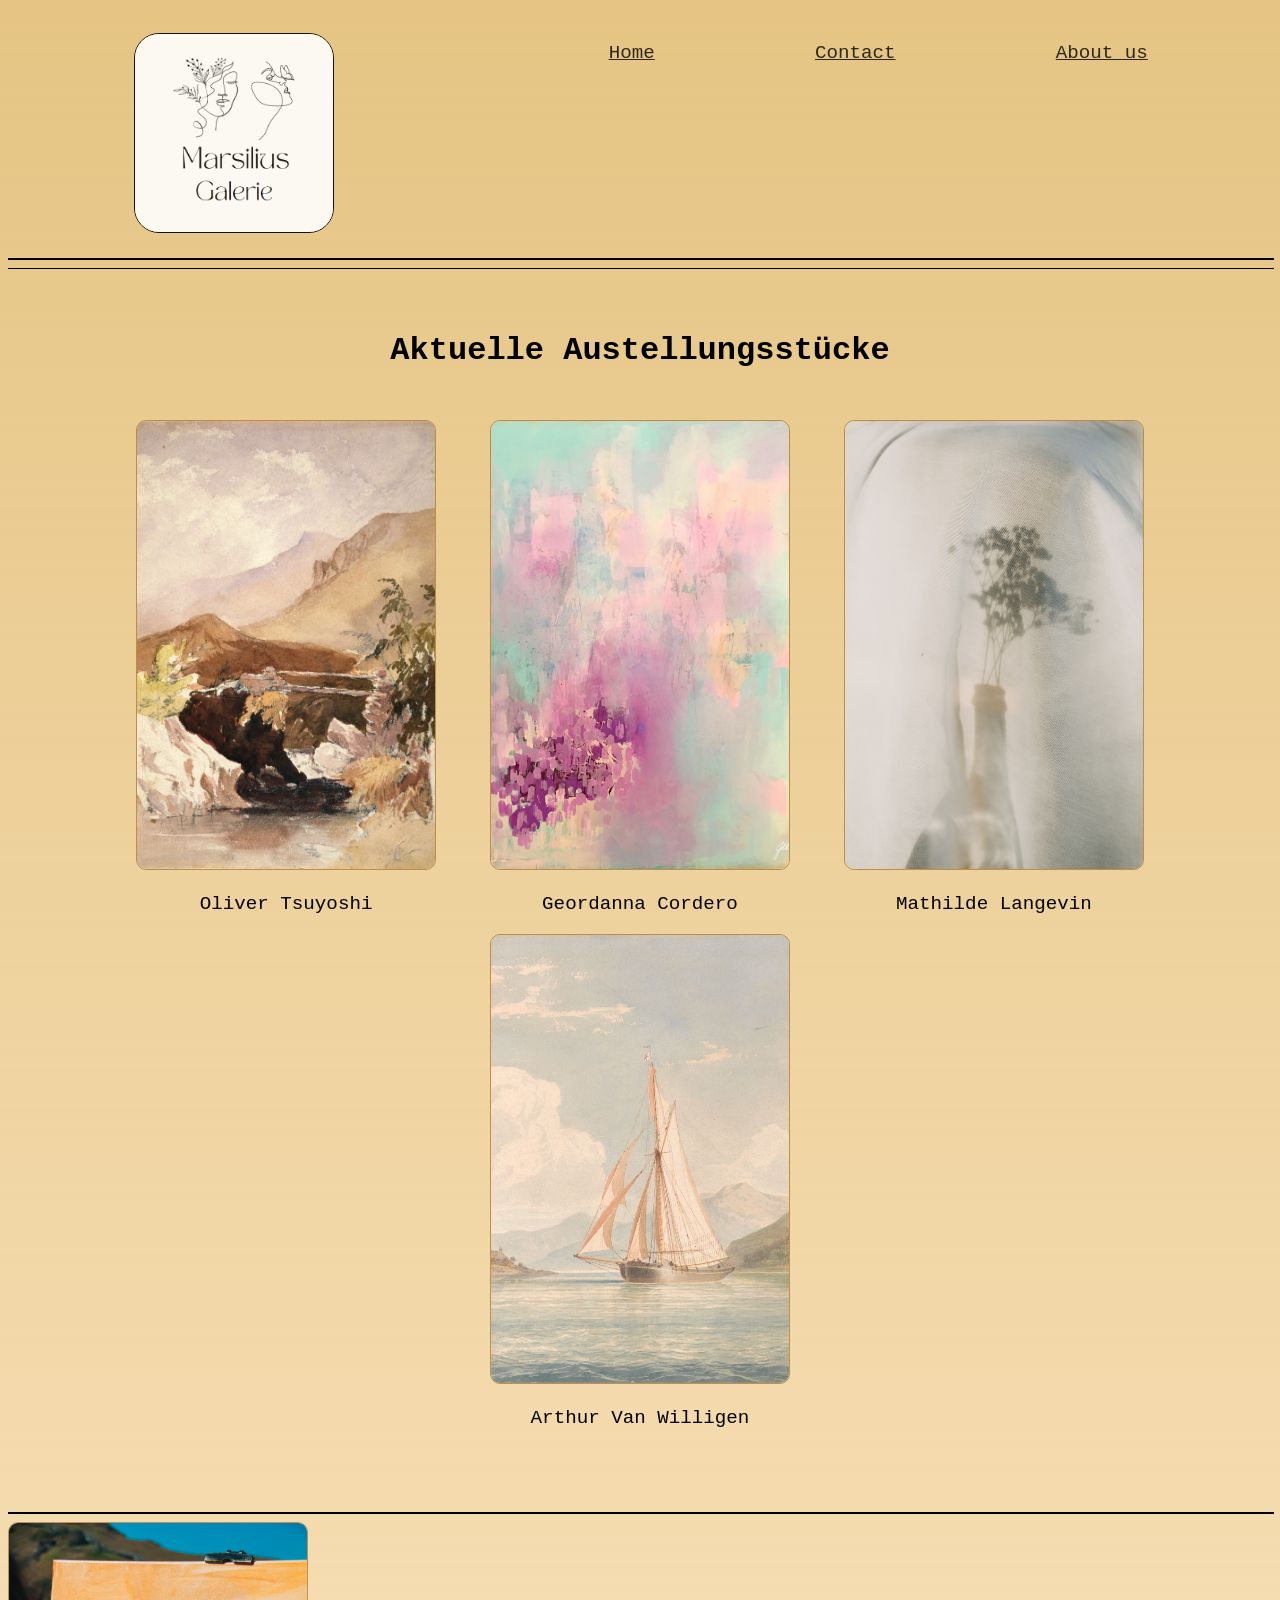
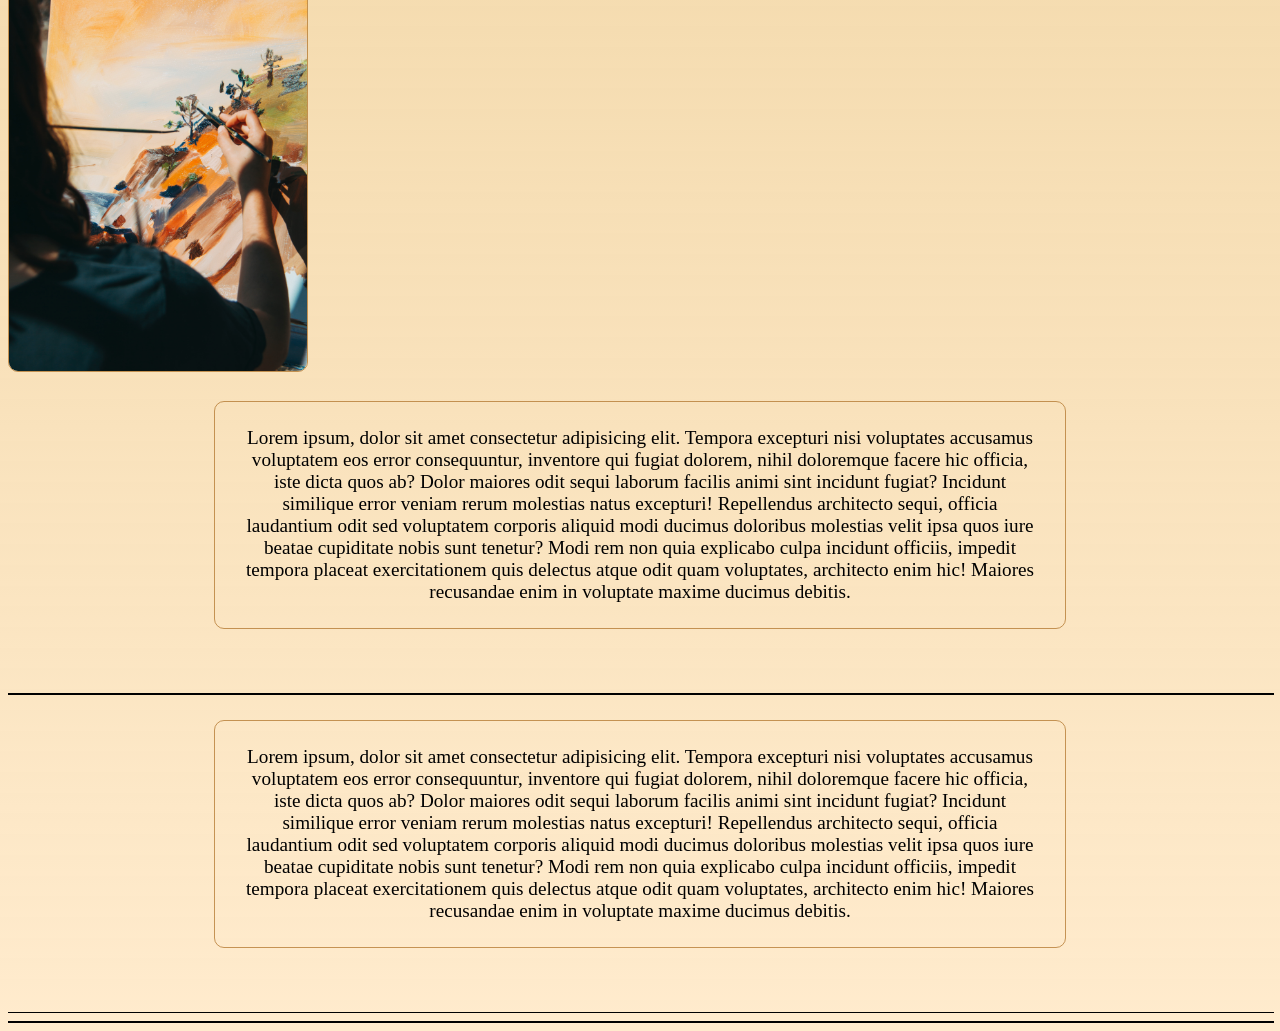
==== index.html @ 75d48dfe "delete pictures" ====
<!DOCTYPE html>
<html lang="en">

<head>
    <meta charset="UTF-8">
    <meta http-equiv="X-UA-Compatible" content="IE=edge">
    <meta name="viewport" content="width=device-width, initial-scale=1.0">
    <title>Document</title>
    <link rel="stylesheet" href="style.css">
</head>

<body>
    <div class="backgroundflowers">
        <span></span>
        <span></span>
        <img src="" alt="">
        <img src="" alt="">
        <span></span>
        <img src="" alt="">
    </div>
    <header>
        <nav>
            <ul>
                <li class="click"><a href="#">Home</a></li>
                <li class="click"><a href="#">Contact</a></li>
                <li class="click"><a href="#">About us</a></li>
            </ul>
        </nav>
        <img src="img\Marsilius Galerie.png" alt="Logo" class="logo">
    </header>
    <hr size="2" width="100%" color="black" class="line 2">
    <hr size="1" width="100%" color="black" class="line">
    <h1>Aktuelle Austellungsstücke</h1>
    <main>
        <div>
            <img src="img\birmingham-museums-trust-BqaF65lS6E4-unsplash.jpg" alt="art1" class="image">
            <p class="artist">Oliver Tsuyoshi</p>
        </div>
        <div>
            <img src="img\geordanna-cordero-2Qg4y32pdCc-unsplash.jpg" alt="art2" class="image">
            <p class="artist">Geordanna Cordero</p>
        </div>
        <div>
            <img src="img\mathilde-langevin-wgukM-_tkPc-unsplash.jpg" alt="art4" class="image">
            <p class="artist">Mathilde Langevin</p>
        </div>
        <div>
            <img src="img\ycba_835ea38c-0451-4139-8f7e-1930d706841c.jpg" alt="art5" class="image">
            <p class="artist">Arthur Van Willigen</p>
        </div>
    </main>
    <hr size="2" width="100%" color="black" class="line 2">
    <footer>
        <img src="img\jade-stephens-WhVO1xKiDVw-unsplash.jpg" alt="kurs" class="image" id="Jade">
        <p class="descr">Lorem ipsum, dolor sit amet consectetur adipisicing elit. Tempora excepturi nisi voluptates
            accusamus
            voluptatem eos error consequuntur, inventore qui fugiat dolorem, nihil doloremque facere hic officia, iste
            dicta quos ab? Dolor maiores odit sequi laborum facilis animi sint incidunt fugiat? Incidunt similique error
            veniam rerum molestias natus excepturi! Repellendus architecto sequi, officia laudantium odit sed voluptatem
            corporis aliquid modi ducimus doloribus molestias velit ipsa quos iure beatae cupiditate nobis sunt tenetur?
            Modi rem non quia explicabo culpa incidunt officiis, impedit tempora placeat exercitationem quis delectus
            atque odit quam voluptates, architecto enim hic! Maiores recusandae enim in voluptate maxime ducimus
            debitis.</p>
        <hr size="2" width="100%" color="black" class="line 2">
        <p class="descr">Lorem ipsum, dolor sit amet consectetur adipisicing elit. Tempora excepturi nisi voluptates
            accusamus
            voluptatem eos error consequuntur, inventore qui fugiat dolorem, nihil doloremque facere hic officia, iste
            dicta quos ab? Dolor maiores odit sequi laborum facilis animi sint incidunt fugiat? Incidunt similique error
            veniam rerum molestias natus excepturi! Repellendus architecto sequi, officia laudantium odit sed voluptatem
            corporis aliquid modi ducimus doloribus molestias velit ipsa quos iure beatae cupiditate nobis sunt tenetur?
            Modi rem non quia explicabo culpa incidunt officiis, impedit tempora placeat exercitationem quis delectus
            atque odit quam voluptates, architecto enim hic! Maiores recusandae enim in voluptate maxime ducimus
            debitis.</p>
    </footer>
</body>
<hr size="1" width="100%" color="black" class="line">
<hr size="2" width="100%" color="black" class="line 2">

</html>
---- style.css ----
.backgroundflowers {
    margin-top: 0vw;
    display: grid;
    grid-template-columns: 20vw auto 20vw;
    grid-template-rows: 50vw 50vw 50vw;
    grid-gap: 6px;
    position: absolute;
    justify-items: start;
    width: 100vw;
}

/* Work on grid */

.backgroundflowers img {
    width: 25vw;
}

html {
    background-image: linear-gradient(rgba(204, 139, 10, 0.5), blanchedalmond);
    height: max-content;
}

header nav {
    display: flex;
    position: absolute;
    width: 100%;
    height: 10%;
    justify-content: right;
}

header nav ul {
    display: flex;
    list-style: none;
    flex-grow: 0.5;
    justify-content: space-around;
    align-items: center;
    margin-inline-end: 60px;
}

header nav ul li {
    padding: 1%;
}

.logo {
    box-sizing: border-box;
    width: 200px;
    margin-left: 10%;
    margin-top: 2%;
    margin-bottom: 1%;
    border-radius: 25px;
    opacity: 0.9;
    border: 1px solid black;
}

.click {
    font-family: 'Courier New', Courier, monospace;
    font-size: larger;
    opacity: 0.8;
    text-decoration: underline;
    border-radius: 5px;
}

.click:hover {
    background: #f8a91550;
}

.click:active {
    box-shadow: inset 3px 2px 15px -5px #252525;
}

.click:visited {
    text-decoration: none;
    color: black !important;
}

main {
    display: flex;
    justify-content: space-around;
    margin-left: 8%;
    margin-right: 8%;
    margin-top: 1%;
    margin-bottom: 5%;
    flex-wrap: wrap;
}

img.image {
    box-sizing: border-box;
    width: 300px;
    height: 450px;
    object-fit: cover;
    object-position: 30%;
    border: 1px solid rgba(179, 119, 46, 0.753);
    border-radius: 10px;
}

.artist {
    font-family: 'Courier New', Courier, monospace;
    font-size: larger;
    text-align: center;
}

h1 {
    text-align: center;
    font-family: 'Courier New', Courier, monospace;
    margin-top: 5%;
    margin-bottom: 4%;
}

.descr {
    width: min(90%, 800px);
    font-size: larger;
    text-align: center;
    border: 1px solid rgba(179, 119, 46, 0.753);
    border-radius: 10px;
    padding: 2%;
    margin-inline: auto;
    margin-top: 2%;
    margin-bottom: 5%;
}

/* footer {
    Center image
} */

a {
    color: black;
    text-decoration: none;
}
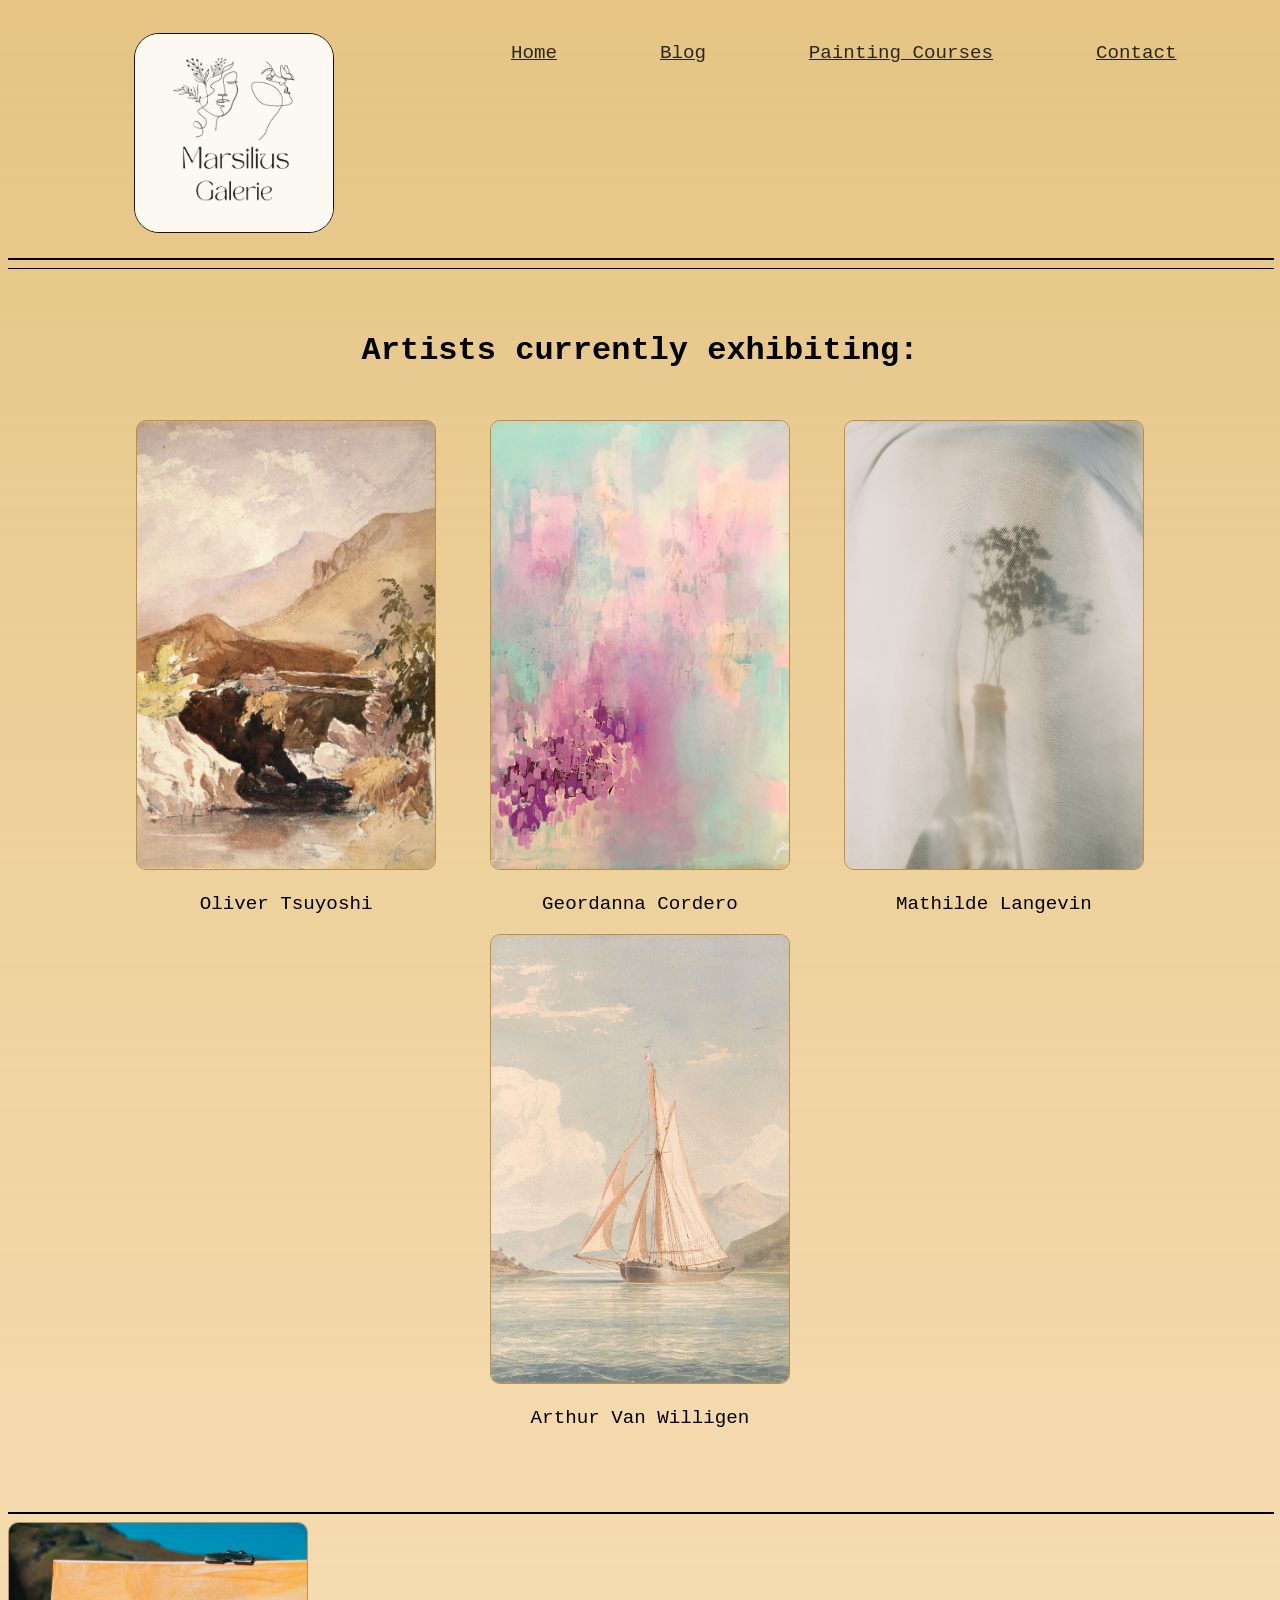
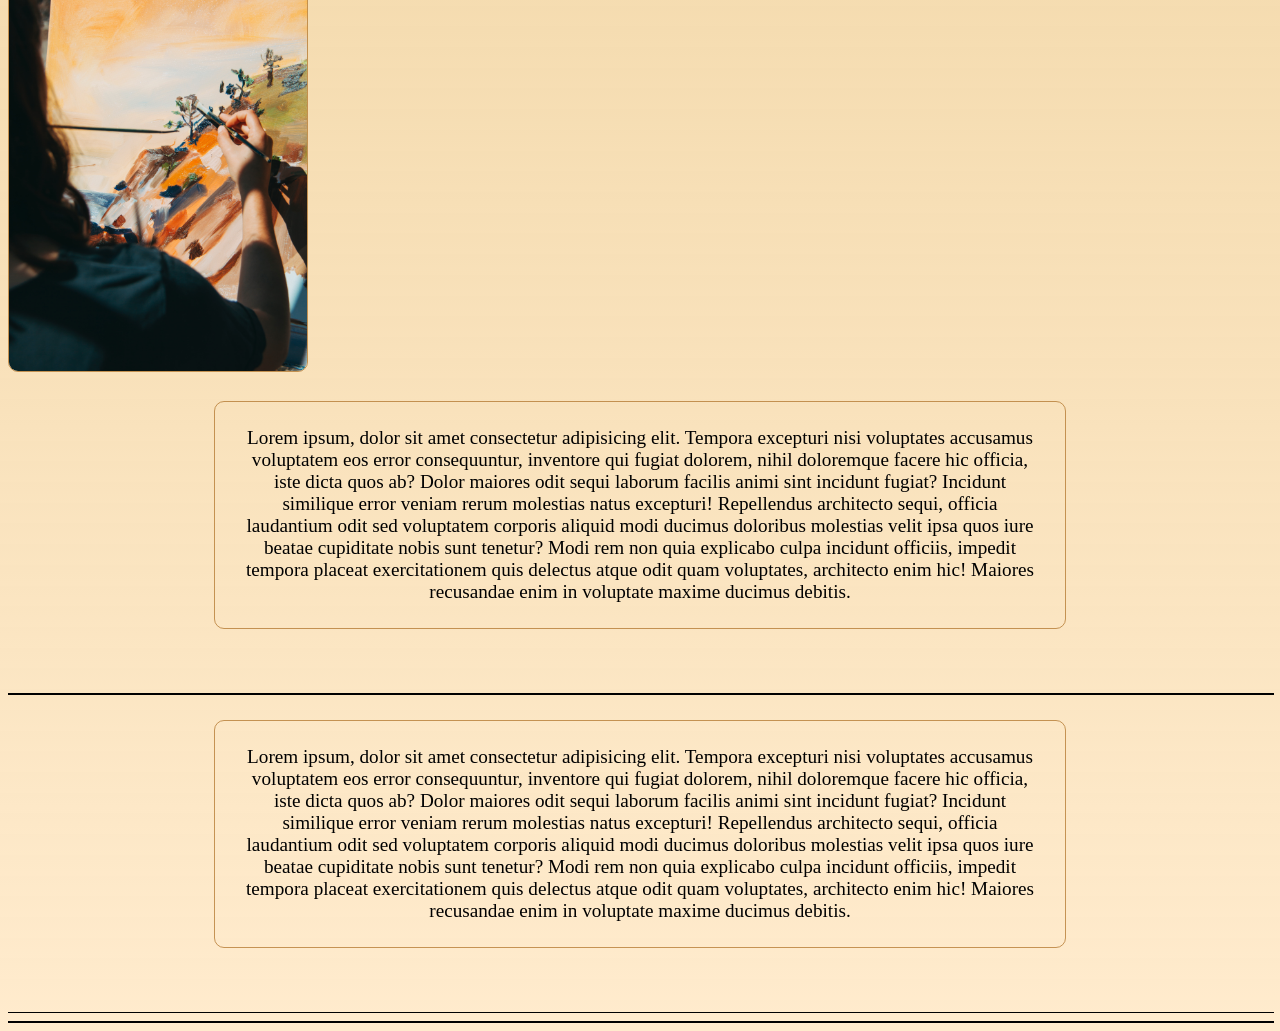
==== commit 48818d2d: "Update index.html" ====
--- a/index.html
+++ b/index.html
@@ -22,15 +22,16 @@
         <nav>
             <ul>
                 <li class="click"><a href="#">Home</a></li>
+                <li class="click"><a href="#">Blog</a></li>
+                <li class="click"><a href="#">Painting Courses</a></li>
                 <li class="click"><a href="#">Contact</a></li>
-                <li class="click"><a href="#">About us</a></li>
             </ul>
         </nav>
         <img src="img\Marsilius Galerie.png" alt="Logo" class="logo">
     </header>
     <hr size="2" width="100%" color="black" class="line 2">
     <hr size="1" width="100%" color="black" class="line">
-    <h1>Aktuelle Austellungsstücke</h1>
+    <h1>Artists currently exhibiting:</h1>
     <main>
         <div>
             <img src="img\birmingham-museums-trust-BqaF65lS6E4-unsplash.jpg" alt="art1" class="image">
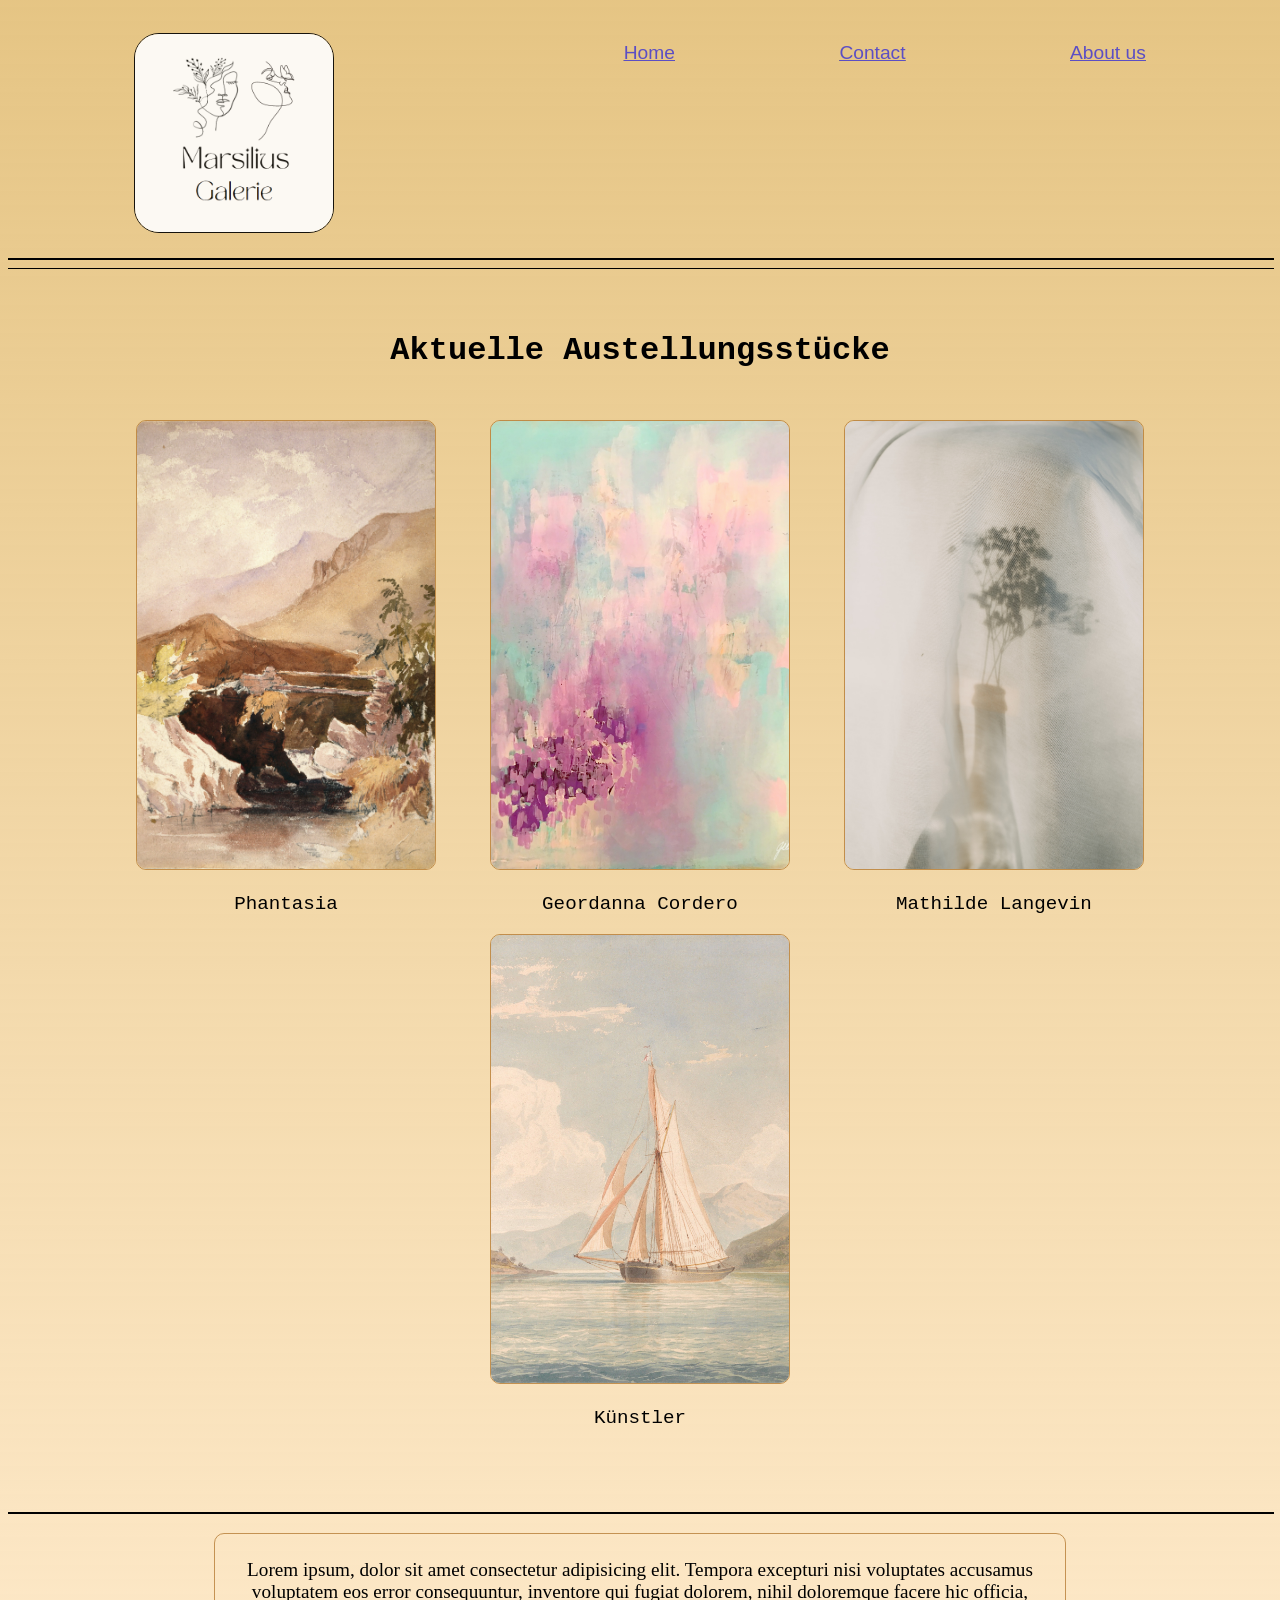
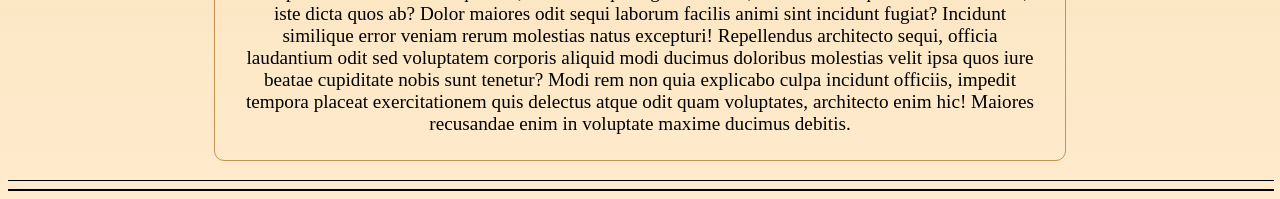
==== commit 149b7b20: "Update index.html" ====
--- a/index.html
+++ b/index.html
@@ -6,63 +6,44 @@
     <meta http-equiv="X-UA-Compatible" content="IE=edge">
     <meta name="viewport" content="width=device-width, initial-scale=1.0">
     <title>Document</title>
-    <link rel="stylesheet" href="style.css">
+    <link rel="stylesheet" href="008 Galerie.css">
 </head>
 
 <body>
-    <div class="backgroundflowers">
-        <span></span>
-        <span></span>
-        <img src="" alt="">
-        <img src="" alt="">
-        <span></span>
-        <img src="" alt="">
-    </div>
     <header>
         <nav>
             <ul>
                 <li class="click"><a href="#">Home</a></li>
-                <li class="click"><a href="#">Blog</a></li>
-                <li class="click"><a href="#">Painting Courses</a></li>
                 <li class="click"><a href="#">Contact</a></li>
+                <li class="click"><a href="#">About us</a></li>
             </ul>
         </nav>
         <img src="img\Marsilius Galerie.png" alt="Logo" class="logo">
     </header>
     <hr size="2" width="100%" color="black" class="line 2">
     <hr size="1" width="100%" color="black" class="line">
-    <h1>Artists currently exhibiting:</h1>
+    <h1>Aktuelle Austellungsstücke</h1>
     <main>
         <div>
-            <img src="img\birmingham-museums-trust-BqaF65lS6E4-unsplash.jpg" alt="art1" class="image">
-            <p class="artist">Oliver Tsuyoshi</p>
+            <img src="img\birmingham-museums-trust-BqaF65lS6E4-unsplash.jpg" alt="art1">
+            <p class="artist">Phantasia</p>
         </div>
         <div>
-            <img src="img\geordanna-cordero-2Qg4y32pdCc-unsplash.jpg" alt="art2" class="image">
+            <img src="img\geordanna-cordero-2Qg4y32pdCc-unsplash.jpg" alt="art2">
             <p class="artist">Geordanna Cordero</p>
         </div>
         <div>
-            <img src="img\mathilde-langevin-wgukM-_tkPc-unsplash.jpg" alt="art4" class="image">
+            <img src="img\mathilde-langevin-wgukM-_tkPc-unsplash.jpg" alt="art4">
             <p class="artist">Mathilde Langevin</p>
         </div>
         <div>
-            <img src="img\ycba_835ea38c-0451-4139-8f7e-1930d706841c.jpg" alt="art5" class="image">
-            <p class="artist">Arthur Van Willigen</p>
+            <img src="img\ycba_835ea38c-0451-4139-8f7e-1930d706841c.jpg" alt="art5">
+            <p class="artist">Künstler</p>
         </div>
     </main>
     <hr size="2" width="100%" color="black" class="line 2">
+    <a href="http://"></a>
     <footer>
-        <img src="img\jade-stephens-WhVO1xKiDVw-unsplash.jpg" alt="kurs" class="image" id="Jade">
-        <p class="descr">Lorem ipsum, dolor sit amet consectetur adipisicing elit. Tempora excepturi nisi voluptates
-            accusamus
-            voluptatem eos error consequuntur, inventore qui fugiat dolorem, nihil doloremque facere hic officia, iste
-            dicta quos ab? Dolor maiores odit sequi laborum facilis animi sint incidunt fugiat? Incidunt similique error
-            veniam rerum molestias natus excepturi! Repellendus architecto sequi, officia laudantium odit sed voluptatem
-            corporis aliquid modi ducimus doloribus molestias velit ipsa quos iure beatae cupiditate nobis sunt tenetur?
-            Modi rem non quia explicabo culpa incidunt officiis, impedit tempora placeat exercitationem quis delectus
-            atque odit quam voluptates, architecto enim hic! Maiores recusandae enim in voluptate maxime ducimus
-            debitis.</p>
-        <hr size="2" width="100%" color="black" class="line 2">
         <p class="descr">Lorem ipsum, dolor sit amet consectetur adipisicing elit. Tempora excepturi nisi voluptates
             accusamus
             voluptatem eos error consequuntur, inventore qui fugiat dolorem, nihil doloremque facere hic officia, iste
--- a/008 Galerie.css
+++ b/008 Galerie.css
@@ -0,0 +1,96 @@
+html {
+    background: linear-gradient(rgba(204, 139, 10, 0.5), blanchedalmond);
+    height: max-content;
+}
+
+header nav {
+    display: flex;
+    position: absolute;
+    width: 100%;
+    height: 10%;
+    justify-content: right;
+}
+
+header nav ul {
+    display: flex;
+    list-style: none;
+    flex-grow: 0.5;
+    justify-content: space-around;
+    align-items: center;
+    margin-inline-end: 60px;
+}
+
+.logo {
+    box-sizing: border-box;
+    width: 200px;
+    margin-left: 10%;
+    margin-top: 2%;
+    margin-bottom: 1%;
+    border-radius: 25px;
+    opacity: 0.9;
+    border: 1px solid black;
+}
+
+.click {
+    font-family: 'Franklin Gothic Medium', 'Arial Narrow', Arial, sans-serif;
+    font-size: larger;
+    opacity: 0.6;
+    text-decoration: underline;
+    color: rgb(12, 12, 12);
+    border-radius: 5px;
+}
+
+main {
+    display: flex;
+    justify-content: space-around;
+    margin-left: 8%;
+    margin-right: 8%;
+    margin-top: 1%;
+    margin-bottom: 5%;
+    flex-wrap: wrap;
+}
+
+main img {
+    box-sizing: border-box;
+    width: 300px;
+    height: 450px;
+    object-fit: cover;
+    object-position: 30%;
+    border: 1px solid rgba(179, 119, 46, 0.753);
+    border-radius: 10px;
+}
+
+.artist {
+    font-family: 'Courier New', Courier, monospace;
+    font-size: larger;
+    text-align: center;
+}
+
+h1 {
+    text-align: center;
+    font-family: 'Courier New', Courier, monospace;
+    margin-top: 5%;
+    margin-bottom: 4%;
+}
+
+.descr {
+    width: min(90%, 800px);
+    font-size: larger;
+    text-align: center;
+    border: 1px solid rgba(179, 119, 46, 0.753);
+    border-radius: 10px;
+    padding: 2%;
+    margin-inline: auto;
+}
+
+.click:hover {
+    background: #f8a91550;
+}
+
+.click:active {
+    box-shadow: inset 3px 2px 15px -5px #252525;
+}
+
+.Error {
+    padding: 1rem;
+}
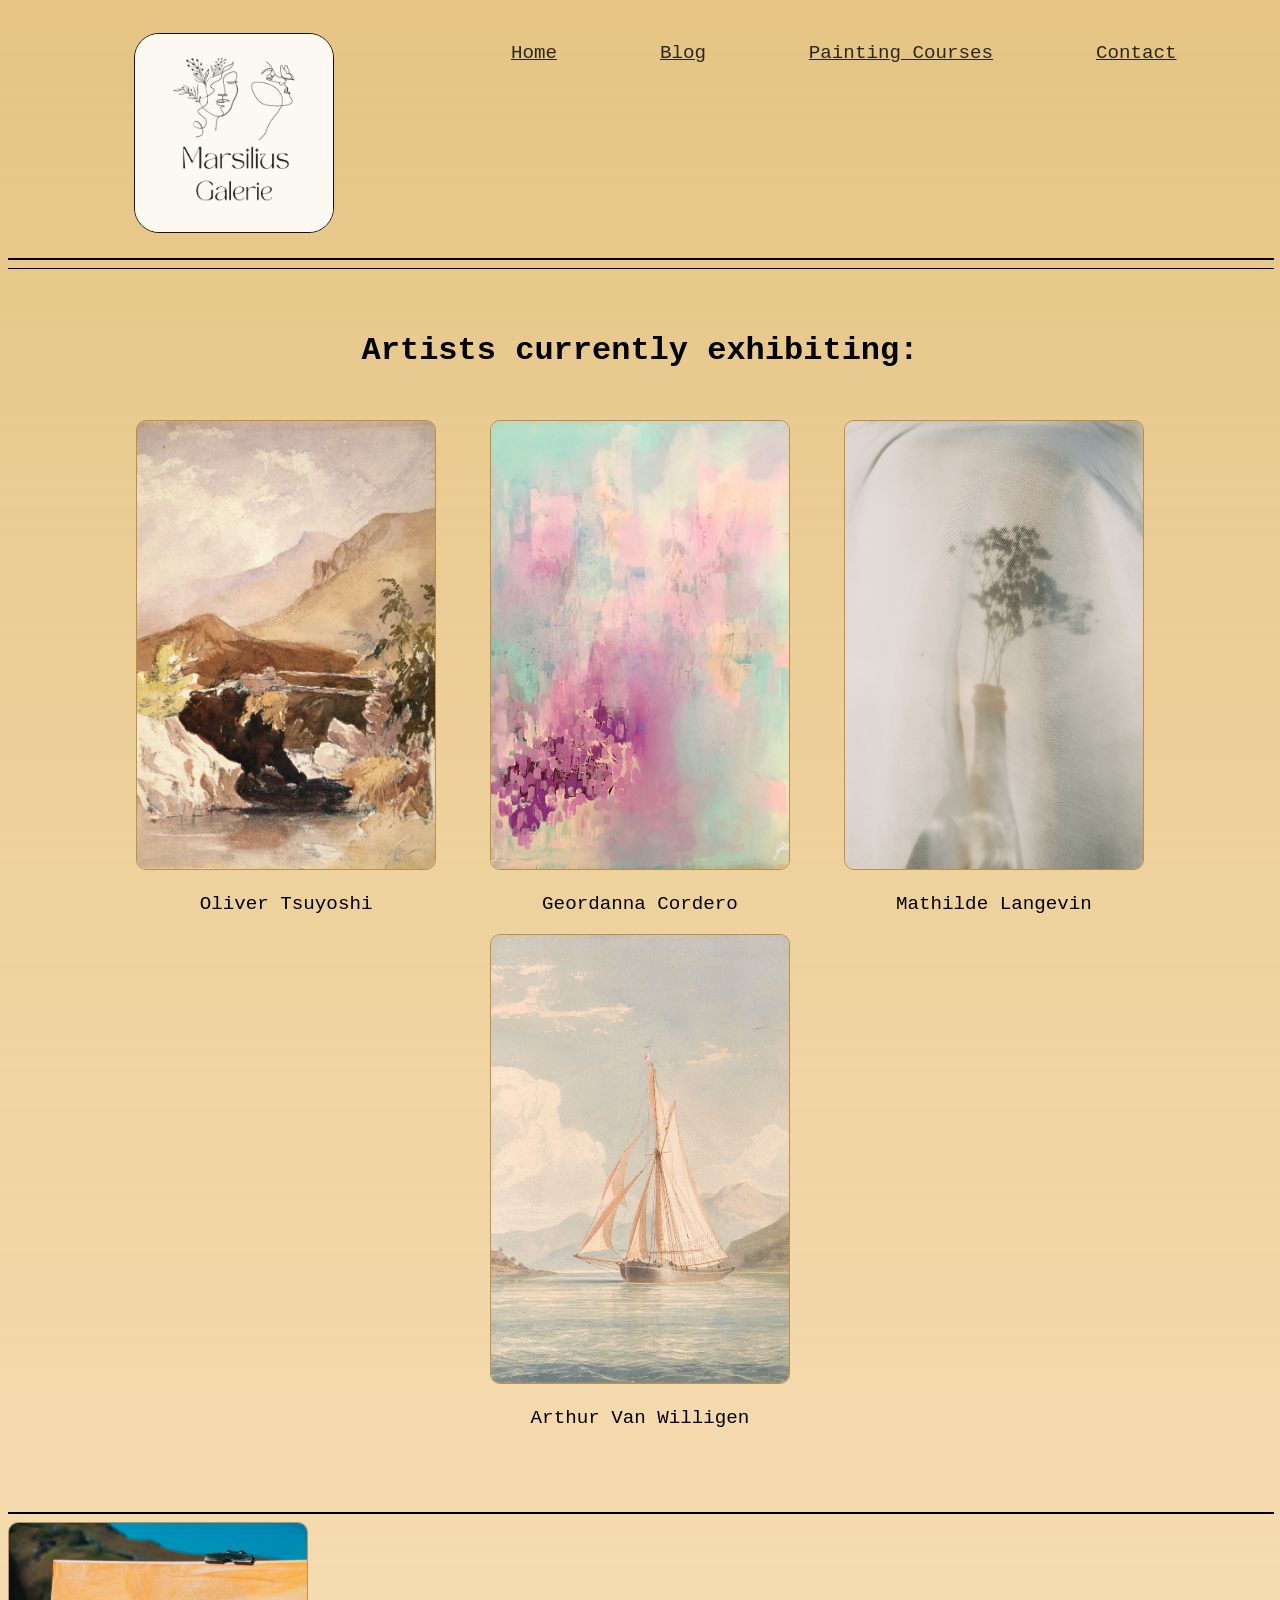
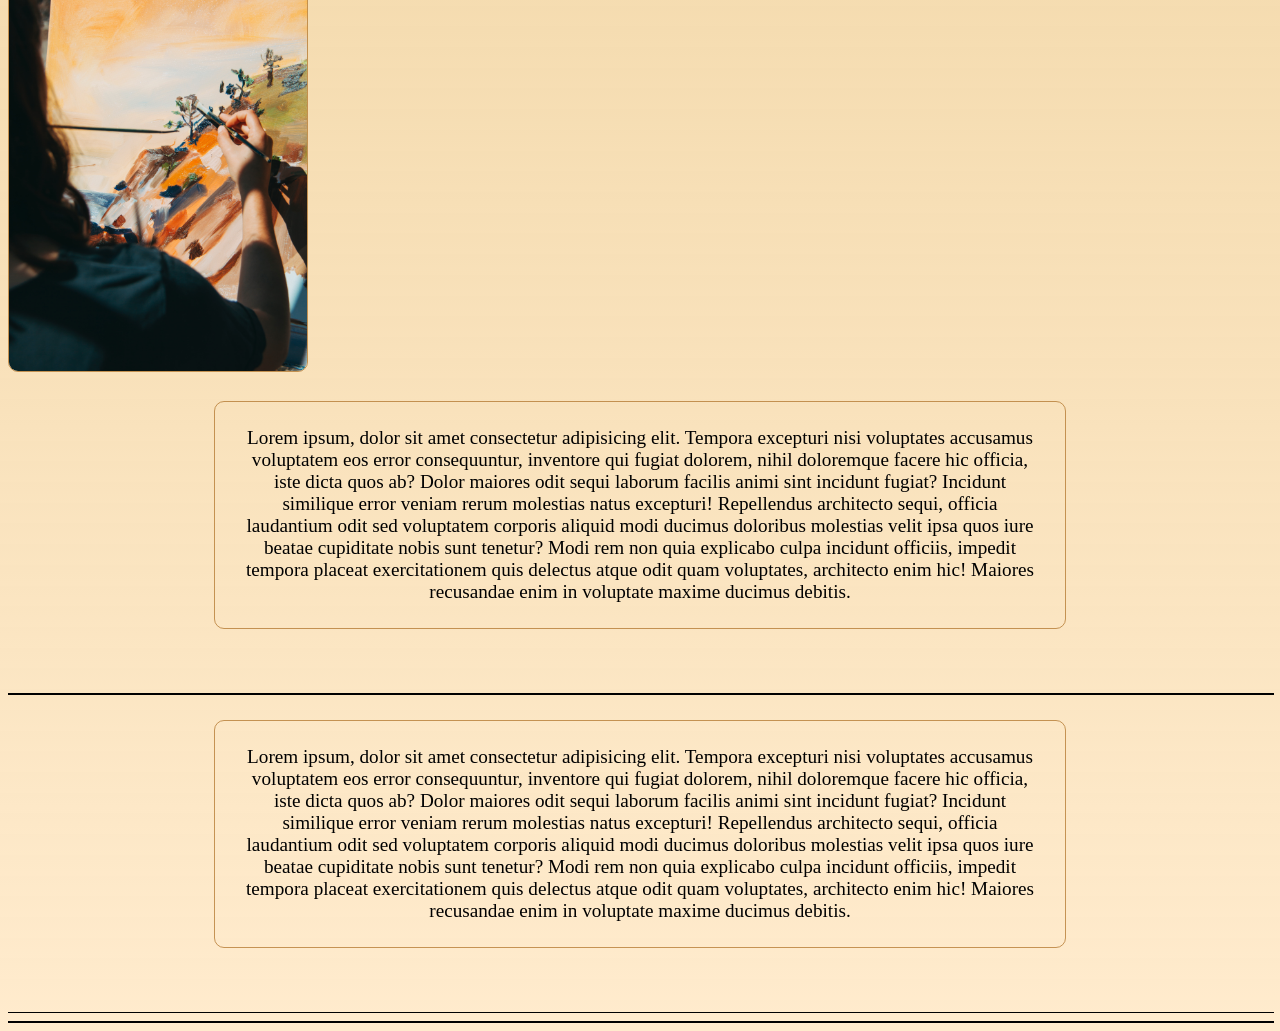
==== commit 66b09583: "Merge pull request #1 from NoCookieFace/MyChanges My changes" ====
--- a/index.html
+++ b/index.html
@@ -6,44 +6,63 @@
     <meta http-equiv="X-UA-Compatible" content="IE=edge">
     <meta name="viewport" content="width=device-width, initial-scale=1.0">
     <title>Document</title>
-    <link rel="stylesheet" href="008 Galerie.css">
+    <link rel="stylesheet" href="style.css">
 </head>
 
 <body>
+    <div class="backgroundflowers">
+        <span></span>
+        <span></span>
+        <img src="" alt="">
+        <img src="" alt="">
+        <span></span>
+        <img src="" alt="">
+    </div>
     <header>
         <nav>
             <ul>
                 <li class="click"><a href="#">Home</a></li>
+                <li class="click"><a href="#">Blog</a></li>
+                <li class="click"><a href="#">Painting Courses</a></li>
                 <li class="click"><a href="#">Contact</a></li>
-                <li class="click"><a href="#">About us</a></li>
             </ul>
         </nav>
         <img src="img\Marsilius Galerie.png" alt="Logo" class="logo">
     </header>
     <hr size="2" width="100%" color="black" class="line 2">
     <hr size="1" width="100%" color="black" class="line">
-    <h1>Aktuelle Austellungsstücke</h1>
+    <h1>Artists currently exhibiting:</h1>
     <main>
         <div>
-            <img src="img\birmingham-museums-trust-BqaF65lS6E4-unsplash.jpg" alt="art1">
-            <p class="artist">Phantasia</p>
+            <img src="img\birmingham-museums-trust-BqaF65lS6E4-unsplash.jpg" alt="art1" class="image">
+            <p class="artist">Oliver Tsuyoshi</p>
         </div>
         <div>
-            <img src="img\geordanna-cordero-2Qg4y32pdCc-unsplash.jpg" alt="art2">
+            <img src="img\geordanna-cordero-2Qg4y32pdCc-unsplash.jpg" alt="art2" class="image">
             <p class="artist">Geordanna Cordero</p>
         </div>
         <div>
-            <img src="img\mathilde-langevin-wgukM-_tkPc-unsplash.jpg" alt="art4">
+            <img src="img\mathilde-langevin-wgukM-_tkPc-unsplash.jpg" alt="art4" class="image">
             <p class="artist">Mathilde Langevin</p>
         </div>
         <div>
-            <img src="img\ycba_835ea38c-0451-4139-8f7e-1930d706841c.jpg" alt="art5">
-            <p class="artist">Künstler</p>
+            <img src="img\ycba_835ea38c-0451-4139-8f7e-1930d706841c.jpg" alt="art5" class="image">
+            <p class="artist">Arthur Van Willigen</p>
         </div>
     </main>
     <hr size="2" width="100%" color="black" class="line 2">
-    <a href="http://"></a>
     <footer>
+        <img src="img\jade-stephens-WhVO1xKiDVw-unsplash.jpg" alt="kurs" class="image" id="Jade">
+        <p class="descr">Lorem ipsum, dolor sit amet consectetur adipisicing elit. Tempora excepturi nisi voluptates
+            accusamus
+            voluptatem eos error consequuntur, inventore qui fugiat dolorem, nihil doloremque facere hic officia, iste
+            dicta quos ab? Dolor maiores odit sequi laborum facilis animi sint incidunt fugiat? Incidunt similique error
+            veniam rerum molestias natus excepturi! Repellendus architecto sequi, officia laudantium odit sed voluptatem
+            corporis aliquid modi ducimus doloribus molestias velit ipsa quos iure beatae cupiditate nobis sunt tenetur?
+            Modi rem non quia explicabo culpa incidunt officiis, impedit tempora placeat exercitationem quis delectus
+            atque odit quam voluptates, architecto enim hic! Maiores recusandae enim in voluptate maxime ducimus
+            debitis.</p>
+        <hr size="2" width="100%" color="black" class="line 2">
         <p class="descr">Lorem ipsum, dolor sit amet consectetur adipisicing elit. Tempora excepturi nisi voluptates
             accusamus
             voluptatem eos error consequuntur, inventore qui fugiat dolorem, nihil doloremque facere hic officia, iste
--- a/style.css
+++ b/style.css
@@ -0,0 +1,128 @@
+.backgroundflowers {
+    margin-top: 0vw;
+    display: grid;
+    grid-template-columns: 20vw auto 20vw;
+    grid-template-rows: 50vw 50vw 50vw;
+    grid-gap: 6px;
+    position: absolute;
+    justify-items: start;
+    width: 100vw;
+}
+
+/* Work on grid */
+
+.backgroundflowers img {
+    width: 25vw;
+}
+
+html {
+    background-image: linear-gradient(rgba(204, 139, 10, 0.5), blanchedalmond);
+    height: max-content;
+}
+
+header nav {
+    display: flex;
+    position: absolute;
+    width: 100%;
+    height: 10%;
+    justify-content: right;
+}
+
+header nav ul {
+    display: flex;
+    list-style: none;
+    flex-grow: 0.5;
+    justify-content: space-around;
+    align-items: center;
+    margin-inline-end: 60px;
+}
+
+header nav ul li {
+    padding: 1%;
+}
+
+.logo {
+    box-sizing: border-box;
+    width: 200px;
+    margin-left: 10%;
+    margin-top: 2%;
+    margin-bottom: 1%;
+    border-radius: 25px;
+    opacity: 0.9;
+    border: 1px solid black;
+}
+
+.click {
+    font-family: 'Courier New', Courier, monospace;
+    font-size: larger;
+    opacity: 0.8;
+    text-decoration: underline;
+    border-radius: 5px;
+}
+
+.click:hover {
+    background: #f8a91550;
+}
+
+.click:active {
+    box-shadow: inset 3px 2px 15px -5px #252525;
+}
+
+.click:visited {
+    text-decoration: none;
+    color: black !important;
+}
+
+main {
+    display: flex;
+    justify-content: space-around;
+    margin-left: 8%;
+    margin-right: 8%;
+    margin-top: 1%;
+    margin-bottom: 5%;
+    flex-wrap: wrap;
+}
+
+img.image {
+    box-sizing: border-box;
+    width: 300px;
+    height: 450px;
+    object-fit: cover;
+    object-position: 30%;
+    border: 1px solid rgba(179, 119, 46, 0.753);
+    border-radius: 10px;
+}
+
+.artist {
+    font-family: 'Courier New', Courier, monospace;
+    font-size: larger;
+    text-align: center;
+}
+
+h1 {
+    text-align: center;
+    font-family: 'Courier New', Courier, monospace;
+    margin-top: 5%;
+    margin-bottom: 4%;
+}
+
+.descr {
+    width: min(90%, 800px);
+    font-size: larger;
+    text-align: center;
+    border: 1px solid rgba(179, 119, 46, 0.753);
+    border-radius: 10px;
+    padding: 2%;
+    margin-inline: auto;
+    margin-top: 2%;
+    margin-bottom: 5%;
+}
+
+/* footer {
+    Center image
+} */
+
+a {
+    color: black;
+    text-decoration: none;
+}
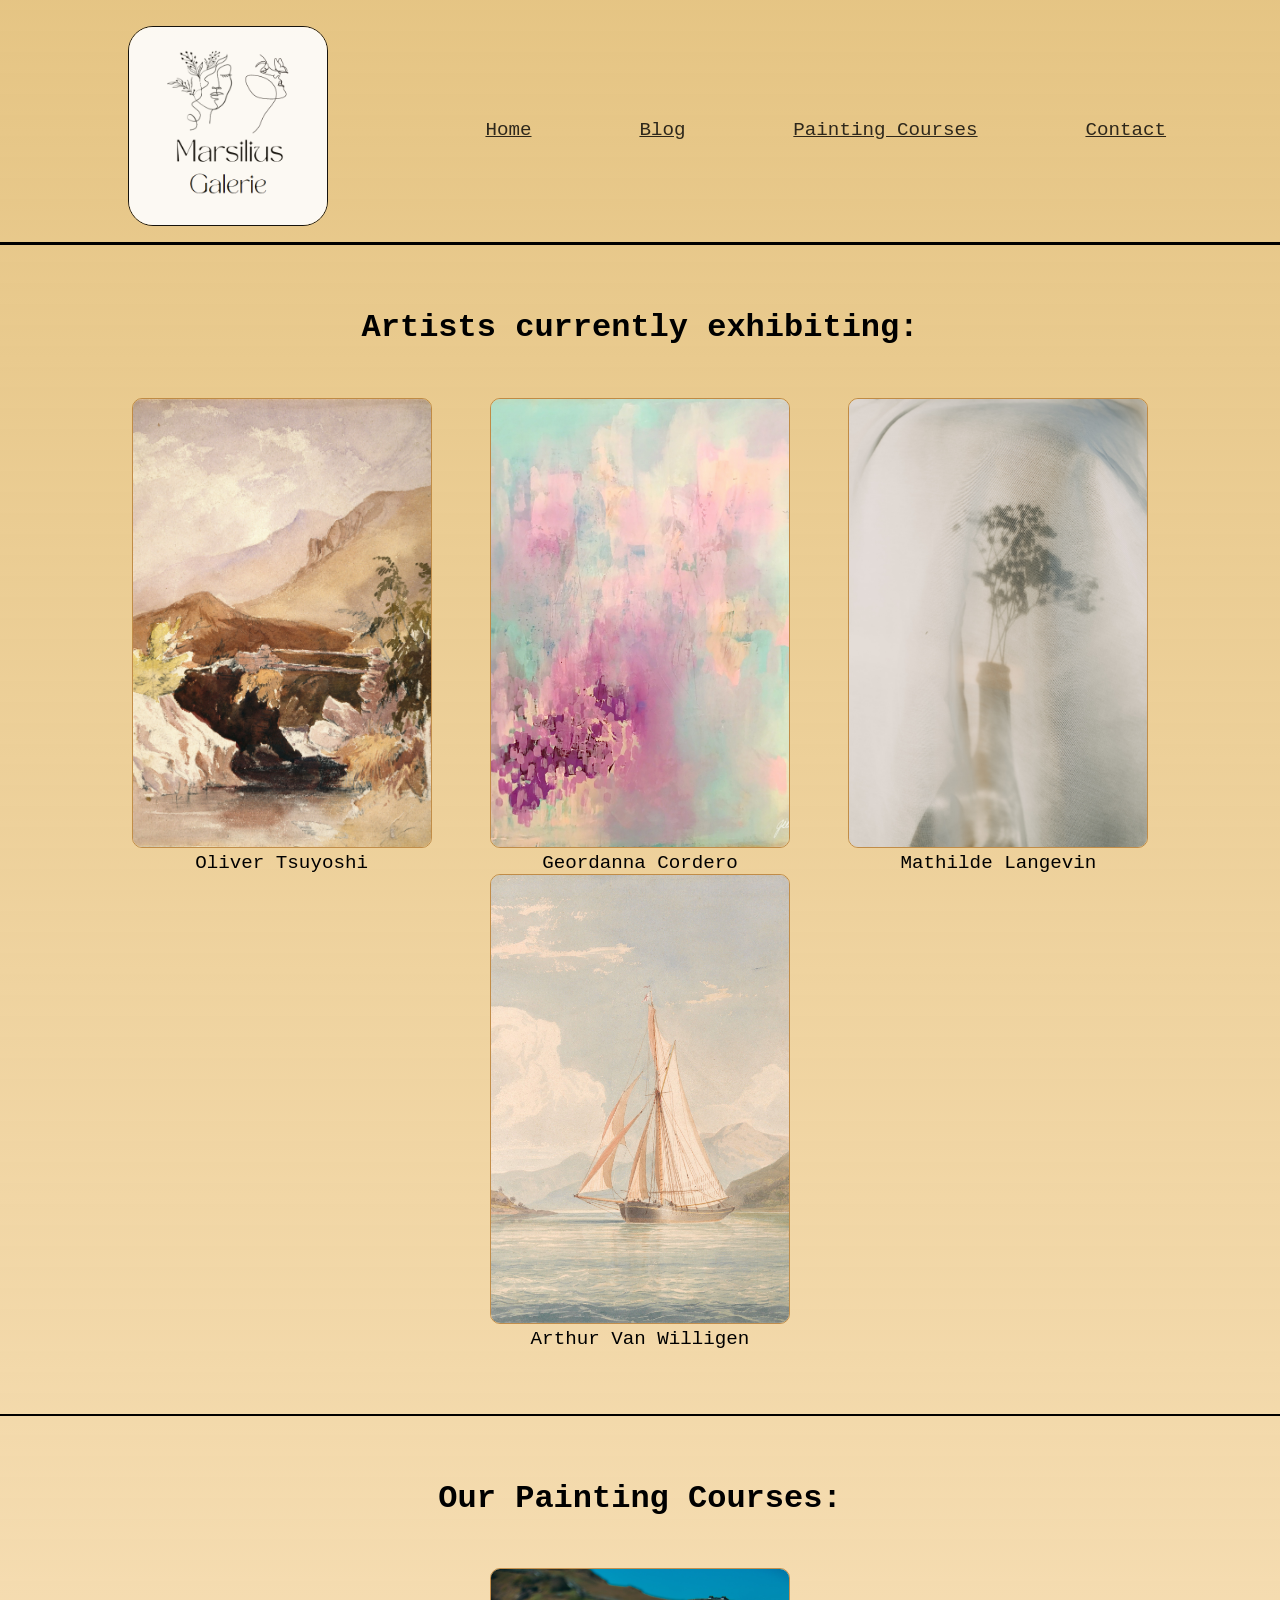
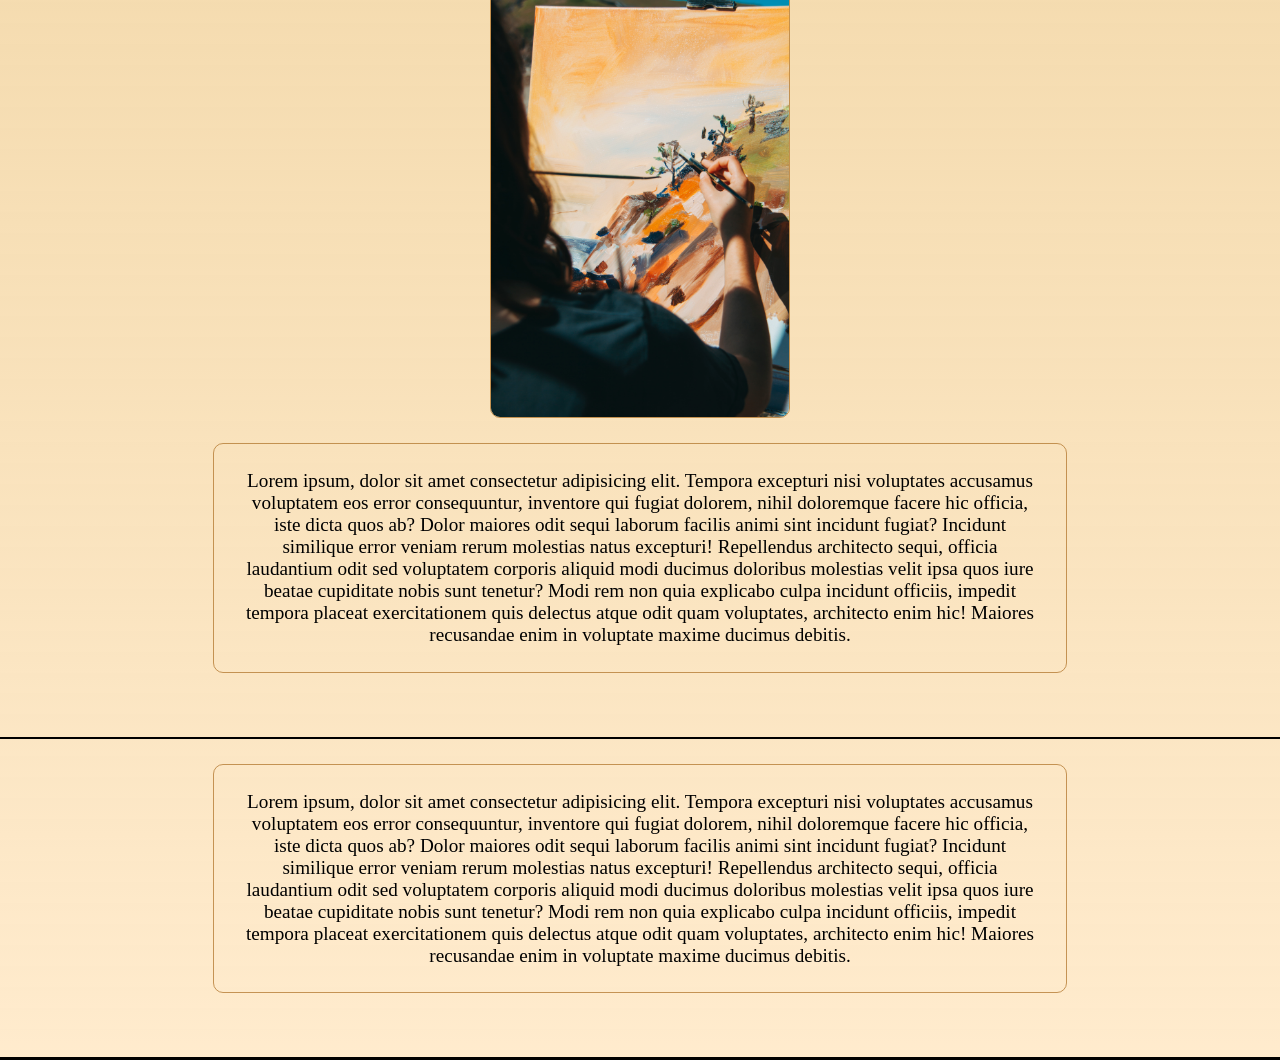
==== commit 3d6b4179: "Changes Grid and Background" ====
--- a/index.html
+++ b/index.html
@@ -18,61 +18,74 @@
         <span></span>
         <img src="" alt="">
     </div>
-    <header>
-        <nav>
-            <ul>
-                <li class="click"><a href="#">Home</a></li>
-                <li class="click"><a href="#">Blog</a></li>
-                <li class="click"><a href="#">Painting Courses</a></li>
-                <li class="click"><a href="#">Contact</a></li>
-            </ul>
-        </nav>
-        <img src="img\Marsilius Galerie.png" alt="Logo" class="logo">
-    </header>
-    <hr size="2" width="100%" color="black" class="line 2">
-    <hr size="1" width="100%" color="black" class="line">
-    <h1>Artists currently exhibiting:</h1>
-    <main>
-        <div>
-            <img src="img\birmingham-museums-trust-BqaF65lS6E4-unsplash.jpg" alt="art1" class="image">
-            <p class="artist">Oliver Tsuyoshi</p>
-        </div>
-        <div>
-            <img src="img\geordanna-cordero-2Qg4y32pdCc-unsplash.jpg" alt="art2" class="image">
-            <p class="artist">Geordanna Cordero</p>
-        </div>
-        <div>
-            <img src="img\mathilde-langevin-wgukM-_tkPc-unsplash.jpg" alt="art4" class="image">
-            <p class="artist">Mathilde Langevin</p>
-        </div>
-        <div>
-            <img src="img\ycba_835ea38c-0451-4139-8f7e-1930d706841c.jpg" alt="art5" class="image">
-            <p class="artist">Arthur Van Willigen</p>
-        </div>
-    </main>
-    <hr size="2" width="100%" color="black" class="line 2">
-    <footer>
-        <img src="img\jade-stephens-WhVO1xKiDVw-unsplash.jpg" alt="kurs" class="image" id="Jade">
-        <p class="descr">Lorem ipsum, dolor sit amet consectetur adipisicing elit. Tempora excepturi nisi voluptates
-            accusamus
-            voluptatem eos error consequuntur, inventore qui fugiat dolorem, nihil doloremque facere hic officia, iste
-            dicta quos ab? Dolor maiores odit sequi laborum facilis animi sint incidunt fugiat? Incidunt similique error
-            veniam rerum molestias natus excepturi! Repellendus architecto sequi, officia laudantium odit sed voluptatem
-            corporis aliquid modi ducimus doloribus molestias velit ipsa quos iure beatae cupiditate nobis sunt tenetur?
-            Modi rem non quia explicabo culpa incidunt officiis, impedit tempora placeat exercitationem quis delectus
-            atque odit quam voluptates, architecto enim hic! Maiores recusandae enim in voluptate maxime ducimus
-            debitis.</p>
+    <div class="div-cont">
+        <header>
+            <nav>
+                <ul>
+                    <li class="click"><a href="#">Home</a></li>
+                    <li class="click"><a href="#">Blog</a></li>
+                    <li class="click"><a href="#">Painting Courses</a></li>
+                    <li class="click"><a href="#">Contact</a></li>
+                </ul>
+            </nav>
+            <img src="img\Marsilius Galerie.png" alt="Logo" class="logo">
+        </header>
         <hr size="2" width="100%" color="black" class="line 2">
-        <p class="descr">Lorem ipsum, dolor sit amet consectetur adipisicing elit. Tempora excepturi nisi voluptates
-            accusamus
-            voluptatem eos error consequuntur, inventore qui fugiat dolorem, nihil doloremque facere hic officia, iste
-            dicta quos ab? Dolor maiores odit sequi laborum facilis animi sint incidunt fugiat? Incidunt similique error
-            veniam rerum molestias natus excepturi! Repellendus architecto sequi, officia laudantium odit sed voluptatem
-            corporis aliquid modi ducimus doloribus molestias velit ipsa quos iure beatae cupiditate nobis sunt tenetur?
-            Modi rem non quia explicabo culpa incidunt officiis, impedit tempora placeat exercitationem quis delectus
-            atque odit quam voluptates, architecto enim hic! Maiores recusandae enim in voluptate maxime ducimus
-            debitis.</p>
-    </footer>
+        <hr size="1" width="100%" color="black" class="line">
+        <h1>Artists currently exhibiting:</h1>
+        <main>
+            <div>
+                <img src="img\birmingham-museums-trust-BqaF65lS6E4-unsplash.jpg" alt="art1" class="image">
+                <p class="artist">Oliver Tsuyoshi</p>
+            </div>
+            <div>
+                <img src="img\geordanna-cordero-2Qg4y32pdCc-unsplash.jpg" alt="art2" class="image">
+                <p class="artist">Geordanna Cordero</p>
+            </div>
+            <div>
+                <img src="img\mathilde-langevin-wgukM-_tkPc-unsplash.jpg" alt="art4" class="image">
+                <p class="artist">Mathilde Langevin</p>
+            </div>
+            <div>
+                <img src="img\ycba_835ea38c-0451-4139-8f7e-1930d706841c.jpg" alt="art5" class="image">
+                <p class="artist">Arthur Van Willigen</p>
+            </div>
+        </main>
+        <hr size="2" width="100%" color="black" class="line 2">
+        <footer>
+            <h1>Our Painting Courses:</h1>
+            <a href="#"><img src="img\jade-stephens-WhVO1xKiDVw-unsplash.jpg" alt="kurs" class="image" id="Jade" /></a>
+            <p class="descr">Lorem ipsum, dolor sit amet consectetur adipisicing elit. Tempora excepturi nisi voluptates
+                accusamus
+                voluptatem eos error consequuntur, inventore qui fugiat dolorem, nihil doloremque facere hic officia,
+                iste
+                dicta quos ab? Dolor maiores odit sequi laborum facilis animi sint incidunt fugiat? Incidunt similique
+                error
+                veniam rerum molestias natus excepturi! Repellendus architecto sequi, officia laudantium odit sed
+                voluptatem
+                corporis aliquid modi ducimus doloribus molestias velit ipsa quos iure beatae cupiditate nobis sunt
+                tenetur?
+                Modi rem non quia explicabo culpa incidunt officiis, impedit tempora placeat exercitationem quis
+                delectus
+                atque odit quam voluptates, architecto enim hic! Maiores recusandae enim in voluptate maxime ducimus
+                debitis.</p>
+            <hr size="2" width="100%" color="black" class="line 2">
+            <p class="descr">Lorem ipsum, dolor sit amet consectetur adipisicing elit. Tempora excepturi nisi voluptates
+                accusamus
+                voluptatem eos error consequuntur, inventore qui fugiat dolorem, nihil doloremque facere hic officia,
+                iste
+                dicta quos ab? Dolor maiores odit sequi laborum facilis animi sint incidunt fugiat? Incidunt similique
+                error
+                veniam rerum molestias natus excepturi! Repellendus architecto sequi, officia laudantium odit sed
+                voluptatem
+                corporis aliquid modi ducimus doloribus molestias velit ipsa quos iure beatae cupiditate nobis sunt
+                tenetur?
+                Modi rem non quia explicabo culpa incidunt officiis, impedit tempora placeat exercitationem quis
+                delectus
+                atque odit quam voluptates, architecto enim hic! Maiores recusandae enim in voluptate maxime ducimus
+                debitis.</p>
+        </footer>
+    </div>
 </body>
 <hr size="1" width="100%" color="black" class="line">
 <hr size="2" width="100%" color="black" class="line 2">
--- a/style.css
+++ b/style.css
@@ -1,3 +1,8 @@
+* {
+    margin: 0;
+    padding: 0;
+}
+
 .backgroundflowers {
     margin-top: 0vw;
     display: grid;
@@ -7,17 +12,22 @@
     position: absolute;
     justify-items: start;
     width: 100vw;
+    z-index: 1;
 }
-
-/* Work on grid */
 
 .backgroundflowers img {
     width: 25vw;
 }
 
-html {
+.div-cont {
+    position: relative;
+    z-index: 3;
+    margin-top: 0;
+}
+
+body {
     background-image: linear-gradient(rgba(204, 139, 10, 0.5), blanchedalmond);
-    height: max-content;
+    width: 100%;
 }
 
 header nav {
@@ -118,11 +128,12 @@
     margin-bottom: 5%;
 }
 
-/* footer {
-    Center image
-} */
-
 a {
     color: black;
     text-decoration: none;
+}
+
+#Jade {
+    display: flex;
+    margin: 0 auto;
 }
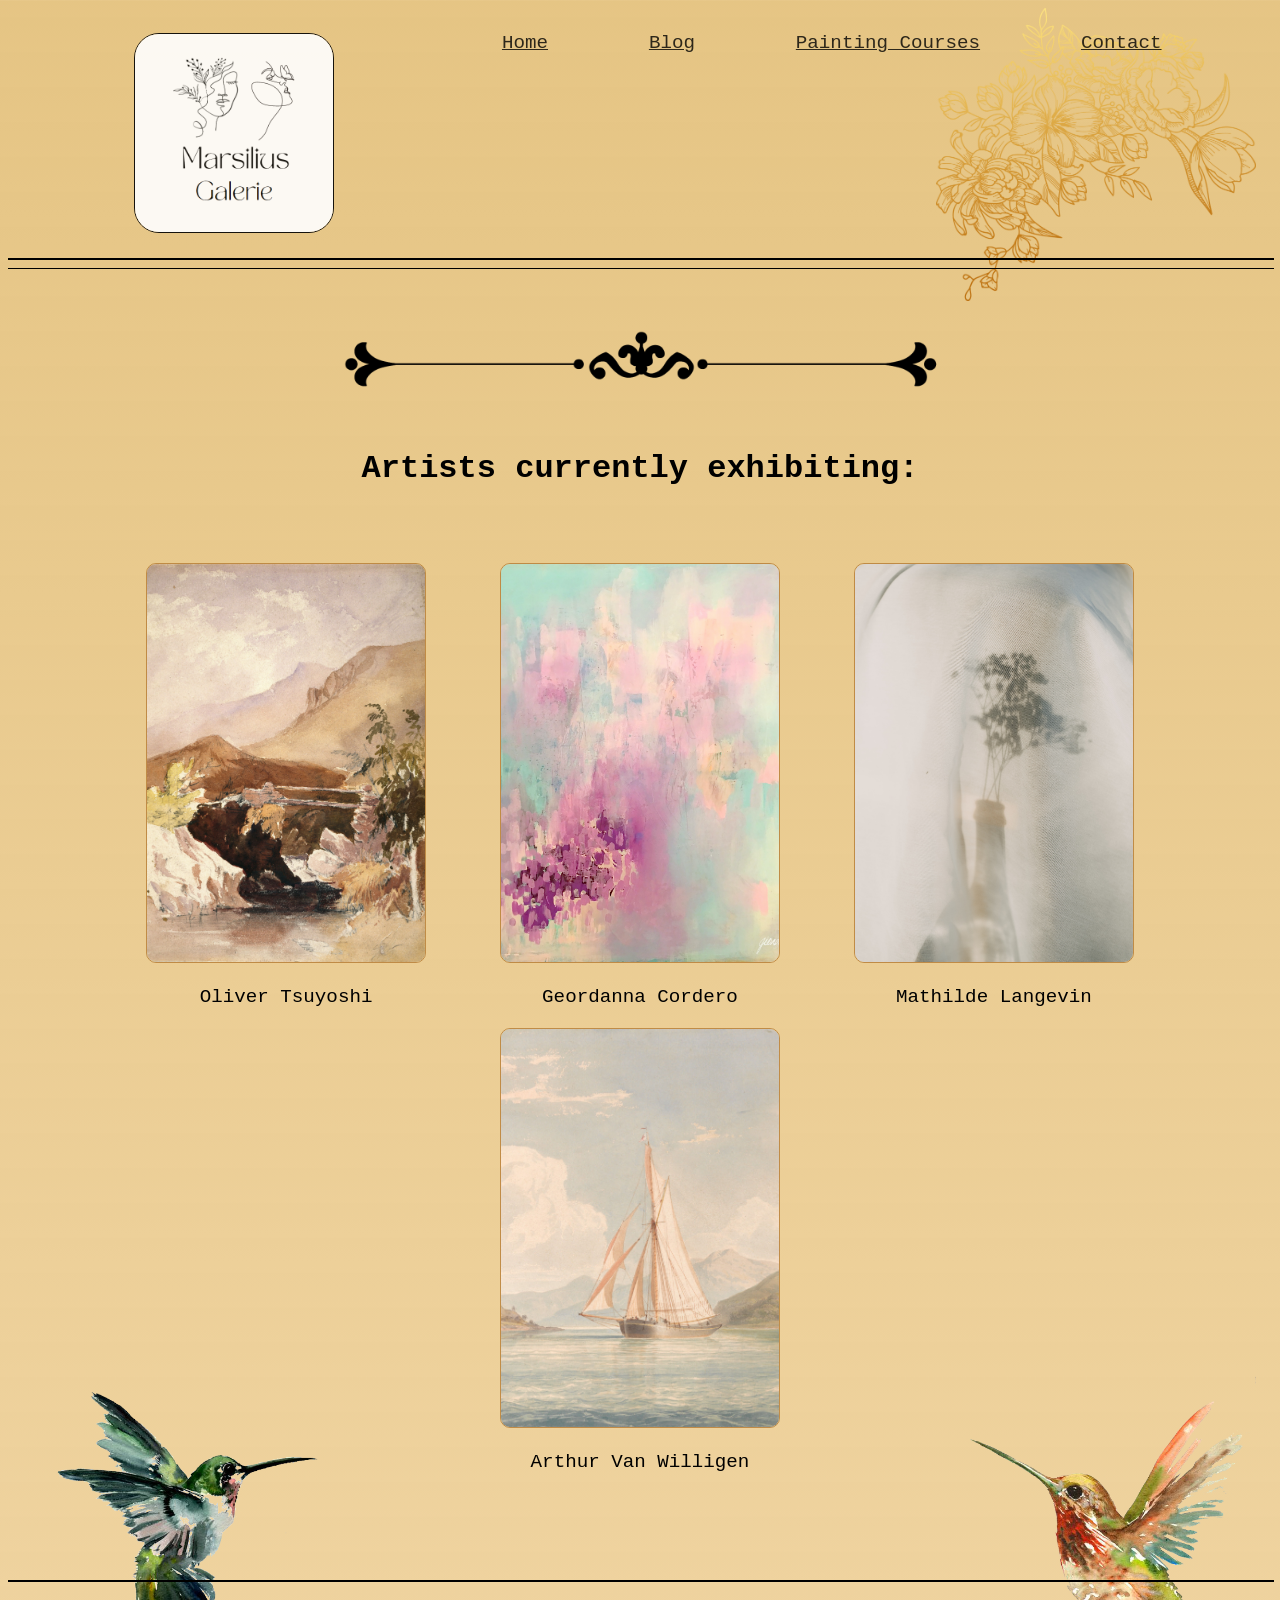
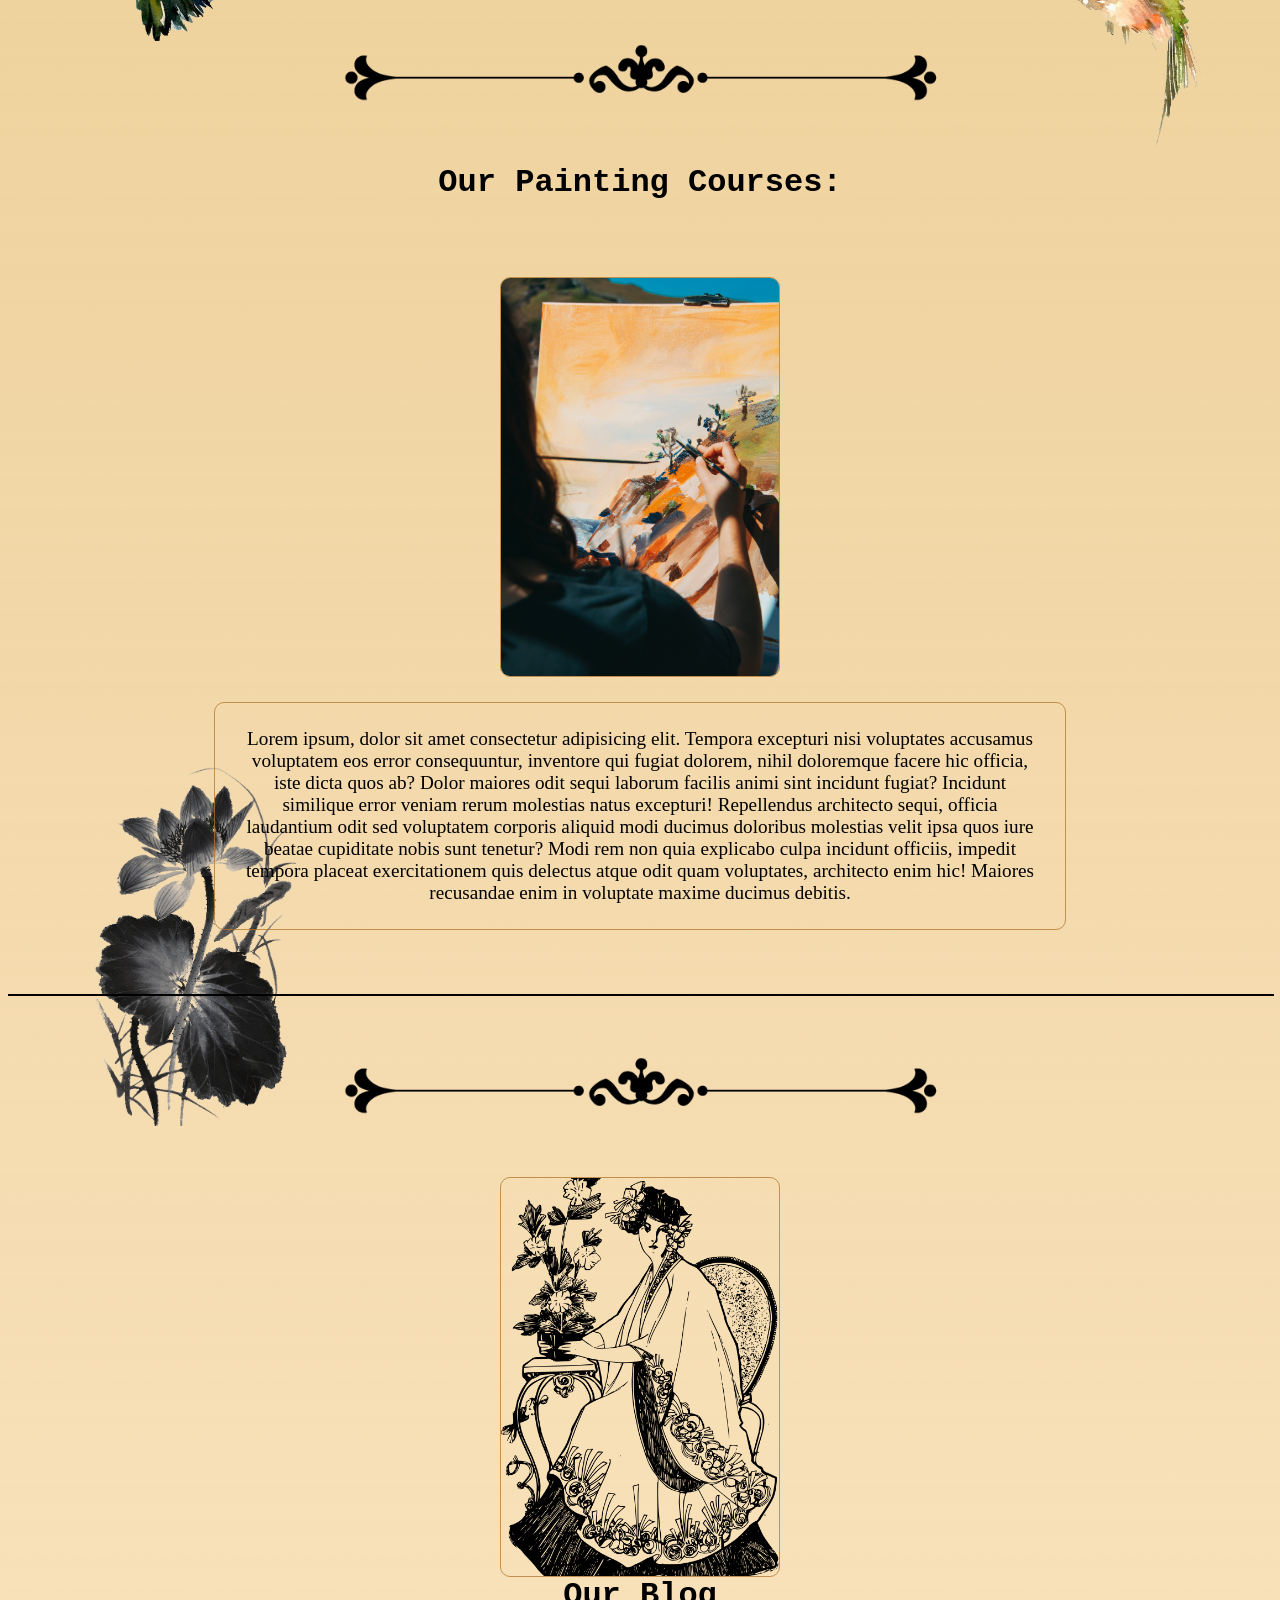
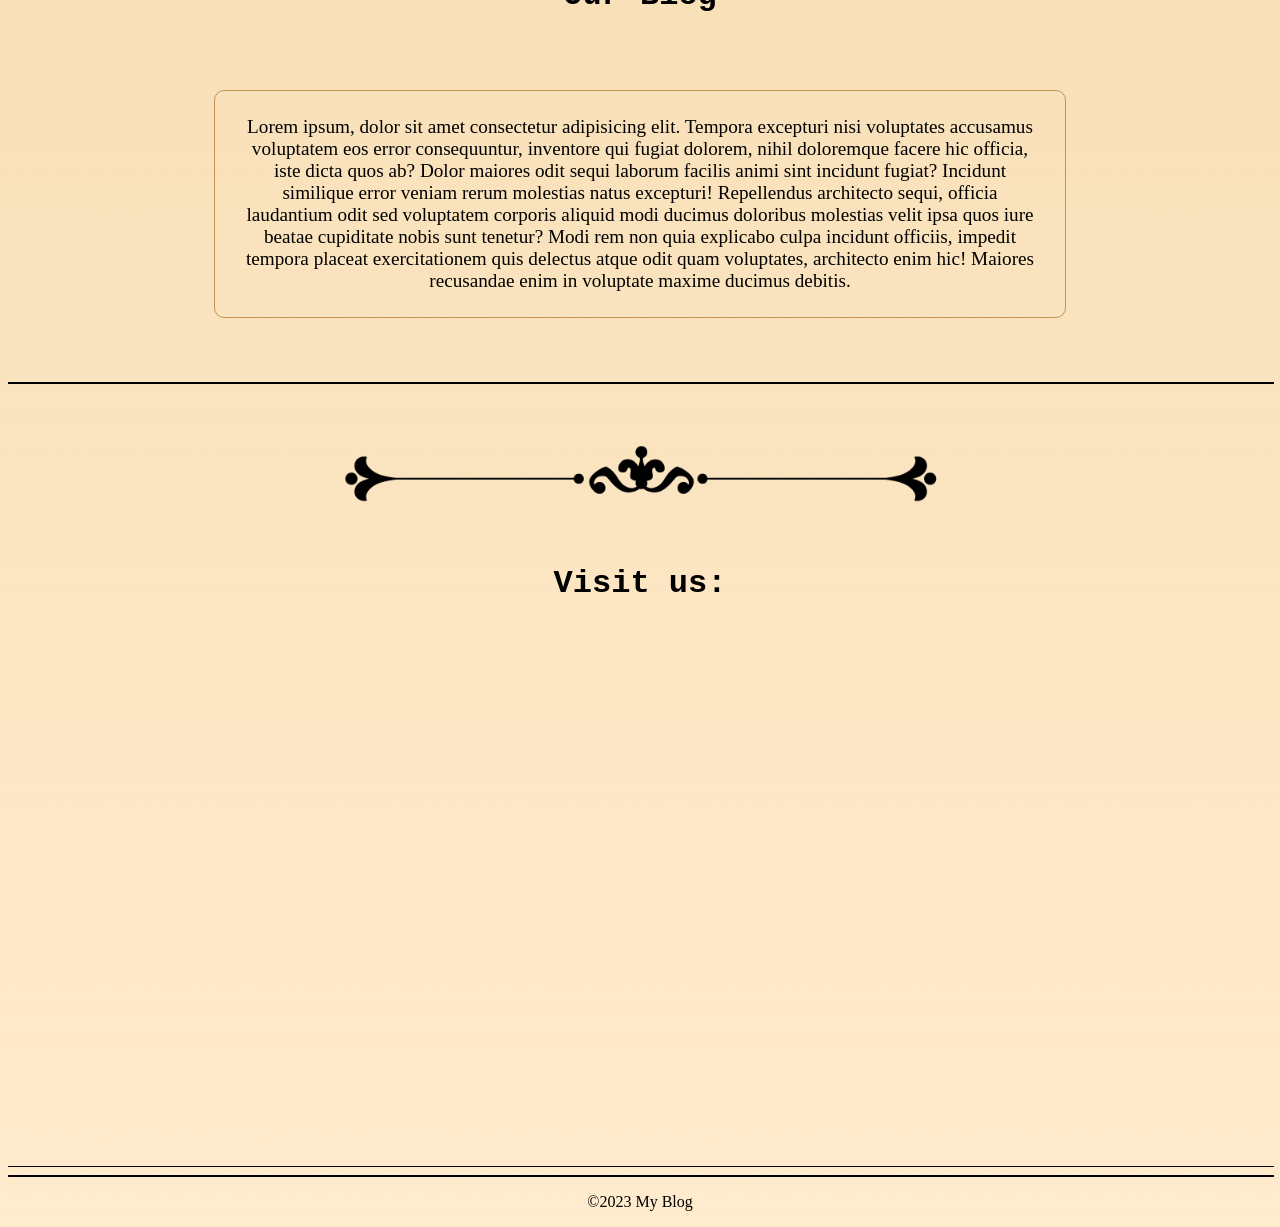
==== commit bd548f61: "Pictures and map" ====
--- a/index.html
+++ b/index.html
@@ -13,10 +13,13 @@
     <div class="backgroundflowers">
         <span></span>
         <span></span>
-        <img src="" alt="">
-        <img src="" alt="">
+        <img src="img style/kisspng-gold-flowers-Finess.png" alt="">
+        <img src="img background/kisspng-hummingbird-Pipper69.png" alt="">
         <span></span>
-        <img src="" alt="">
+        <img src="img background/kisspng-hummingbird-Boujwal.png" alt="">
+        <img src="img background/kisspng-ink-lotus.png" alt="">
+        <span></span>
+        <img src="img background/kisspng-mallows-Ysfa.png" alt="">
     </div>
     <div class="div-cont">
         <header>
@@ -30,64 +33,98 @@
             </nav>
             <img src="img\Marsilius Galerie.png" alt="Logo" class="logo">
         </header>
-        <hr size="2" width="100%" color="black" class="line 2">
-        <hr size="1" width="100%" color="black" class="line">
-        <h1>Artists currently exhibiting:</h1>
         <main>
-            <div>
-                <img src="img\birmingham-museums-trust-BqaF65lS6E4-unsplash.jpg" alt="art1" class="image">
-                <p class="artist">Oliver Tsuyoshi</p>
-            </div>
-            <div>
-                <img src="img\geordanna-cordero-2Qg4y32pdCc-unsplash.jpg" alt="art2" class="image">
-                <p class="artist">Geordanna Cordero</p>
-            </div>
-            <div>
-                <img src="img\mathilde-langevin-wgukM-_tkPc-unsplash.jpg" alt="art4" class="image">
-                <p class="artist">Mathilde Langevin</p>
-            </div>
-            <div>
-                <img src="img\ycba_835ea38c-0451-4139-8f7e-1930d706841c.jpg" alt="art5" class="image">
-                <p class="artist">Arthur Van Willigen</p>
-            </div>
+            <hr size="2" width="100%" color="black" class="line 2">
+            <hr size="1" width="100%" color="black" class="line">
+            <div class="exhibition">
+                <img src="img style/kisspng-black-line-Arleithia.png" alt="line" class="beautyline">
+                <h1>Artists currently exhibiting:</h1>
+                <div class="gallery">
+                    <div>
+                        <img src="img\birmingham-museums-trust-BqaF65lS6E4-unsplash.jpg" alt="art1" class="image">
+                        <p class="artist">Oliver Tsuyoshi</p>
+                    </div>
+                    <div>
+                        <img src="img\geordanna-cordero-2Qg4y32pdCc-unsplash.jpg" alt="art2" class="image">
+                        <p class="artist">Geordanna Cordero</p>
+                    </div>
+                    <div>
+                        <img src="img\mathilde-langevin-wgukM-_tkPc-unsplash.jpg" alt="art4" class="image">
+                        <p class="artist">Mathilde Langevin</p>
+                    </div>
+                    <div>
+                        <img src="img\ycba_835ea38c-0451-4139-8f7e-1930d706841c.jpg" alt="art5" class="image">
+                        <p class="artist">Arthur Van Willigen</p>
+                    </div>
+                </div>
+                <hr size="2" width="100%" color="black" class="line 2">
+                <div class="course">
+                    <img src="img style/kisspng-black-line-Arleithia.png" alt="line" class="beautyline">
+                    <h1>Our Painting Courses:</h1>
+                    <a href="#"><img src="img\jade-stephens-WhVO1xKiDVw-unsplash.jpg" alt="kurs" class="image"
+                            id="Jade" /></a>
+                    <p class="descr">Lorem ipsum, dolor sit amet consectetur adipisicing elit. Tempora excepturi nisi
+                        voluptates
+                        accusamus
+                        voluptatem eos error consequuntur, inventore qui fugiat dolorem, nihil doloremque facere hic
+                        officia,
+                        iste
+                        dicta quos ab? Dolor maiores odit sequi laborum facilis animi sint incidunt fugiat? Incidunt
+                        similique
+                        error
+                        veniam rerum molestias natus excepturi! Repellendus architecto sequi, officia laudantium odit
+                        sed
+                        voluptatem
+                        corporis aliquid modi ducimus doloribus molestias velit ipsa quos iure beatae cupiditate nobis
+                        sunt
+                        tenetur?
+                        Modi rem non quia explicabo culpa incidunt officiis, impedit tempora placeat exercitationem quis
+                        delectus
+                        atque odit quam voluptates, architecto enim hic! Maiores recusandae enim in voluptate maxime
+                        ducimus
+                        debitis.</p>
+                    <hr size="2" width="100%" color="black" class="line 2">
+                    <img src="img style/kisspng-black-line-Arleithia.png" alt="line" class="beautyline">
+                    <a href="#"><img src="img/kisspng-kimono-Nickkii.png" alt="blog" class="image" id="Jade" /></a>
+                    <h1>Our Blog</h1>
+                    <p class="descr">Lorem ipsum, dolor sit amet consectetur adipisicing elit. Tempora excepturi nisi
+                        voluptates
+                        accusamus
+                        voluptatem eos error consequuntur, inventore qui fugiat dolorem, nihil doloremque facere hic
+                        officia,
+                        iste
+                        dicta quos ab? Dolor maiores odit sequi laborum facilis animi sint incidunt fugiat? Incidunt
+                        similique
+                        error
+                        veniam rerum molestias natus excepturi! Repellendus architecto sequi, officia laudantium odit
+                        sed
+                        voluptatem
+                        corporis aliquid modi ducimus doloribus molestias velit ipsa quos iure beatae cupiditate nobis
+                        sunt
+                        tenetur?
+                        Modi rem non quia explicabo culpa incidunt officiis, impedit tempora placeat exercitationem quis
+                        delectus
+                        atque odit quam voluptates, architecto enim hic! Maiores recusandae enim in voluptate maxime
+                        ducimus
+                        debitis.
+                    </p>
+                </div>
+                <div class="Adress">
+                    <hr size="2" width="100%" color="black" class="line 2">
+                    <img src="img style/kisspng-black-line-Arleithia.png" alt="line" class="beautyline">
+                    <h1>Visit us:</h1>
+                    <iframe
+                        src="https://www.google.com/maps/embed?pb=!1m18!1m12!1m3!1d1257.6112765240402!2d6.916846256138911!3d50.91959999080268!2m3!1f0!2f0!3f0!3m2!1i1024!2i768!4f13.1!3m3!1m2!1s0x47bf24e9101d4beb%3A0xc042e6a6b8563198!2sLechenicher%20Str.%2031-21%2C%2050937%20K%C3%B6ln!5e0!3m2!1sde!2sde!4v1679315552422!5m2!1sde!2sde"
+                        width="600" height="450" style="border:0;" allowfullscreen="" loading="lazy"
+                        referrerpolicy="no-referrer-when-downgrade"></iframe>
+                </div>
         </main>
-        <hr size="2" width="100%" color="black" class="line 2">
         <footer>
-            <h1>Our Painting Courses:</h1>
-            <a href="#"><img src="img\jade-stephens-WhVO1xKiDVw-unsplash.jpg" alt="kurs" class="image" id="Jade" /></a>
-            <p class="descr">Lorem ipsum, dolor sit amet consectetur adipisicing elit. Tempora excepturi nisi voluptates
-                accusamus
-                voluptatem eos error consequuntur, inventore qui fugiat dolorem, nihil doloremque facere hic officia,
-                iste
-                dicta quos ab? Dolor maiores odit sequi laborum facilis animi sint incidunt fugiat? Incidunt similique
-                error
-                veniam rerum molestias natus excepturi! Repellendus architecto sequi, officia laudantium odit sed
-                voluptatem
-                corporis aliquid modi ducimus doloribus molestias velit ipsa quos iure beatae cupiditate nobis sunt
-                tenetur?
-                Modi rem non quia explicabo culpa incidunt officiis, impedit tempora placeat exercitationem quis
-                delectus
-                atque odit quam voluptates, architecto enim hic! Maiores recusandae enim in voluptate maxime ducimus
-                debitis.</p>
+            <hr size="1" width="100%" color="black" class="line">
             <hr size="2" width="100%" color="black" class="line 2">
-            <p class="descr">Lorem ipsum, dolor sit amet consectetur adipisicing elit. Tempora excepturi nisi voluptates
-                accusamus
-                voluptatem eos error consequuntur, inventore qui fugiat dolorem, nihil doloremque facere hic officia,
-                iste
-                dicta quos ab? Dolor maiores odit sequi laborum facilis animi sint incidunt fugiat? Incidunt similique
-                error
-                veniam rerum molestias natus excepturi! Repellendus architecto sequi, officia laudantium odit sed
-                voluptatem
-                corporis aliquid modi ducimus doloribus molestias velit ipsa quos iure beatae cupiditate nobis sunt
-                tenetur?
-                Modi rem non quia explicabo culpa incidunt officiis, impedit tempora placeat exercitationem quis
-                delectus
-                atque odit quam voluptates, architecto enim hic! Maiores recusandae enim in voluptate maxime ducimus
-                debitis.</p>
+            <p>&copy;2023 My Blog</p>
         </footer>
     </div>
 </body>
-<hr size="1" width="100%" color="black" class="line">
-<hr size="2" width="100%" color="black" class="line 2">
 
 </html>
--- a/style.css
+++ b/style.css
@@ -1,16 +1,11 @@
-* {
-    margin: 0;
-    padding: 0;
-}
-
 .backgroundflowers {
     margin-top: 0vw;
     display: grid;
-    grid-template-columns: 20vw auto 20vw;
-    grid-template-rows: 50vw 50vw 50vw;
+    grid-template-columns: 30vw auto 30vw;
+    grid-template-rows: 150vh 110vh 70vh;
     grid-gap: 6px;
     position: absolute;
-    justify-items: start;
+    justify-items: center;
     width: 100vw;
     z-index: 1;
 }
@@ -27,14 +22,12 @@
 
 body {
     background-image: linear-gradient(rgba(204, 139, 10, 0.5), blanchedalmond);
-    width: 100%;
 }
 
 header nav {
     display: flex;
     position: absolute;
     width: 100%;
-    height: 10%;
     justify-content: right;
 }
 
@@ -49,6 +42,12 @@
 
 header nav ul li {
     padding: 1%;
+}
+
+.beautyline {
+    display: flex;
+    width: 50vw;
+    margin: 3% auto;
 }
 
 .logo {
@@ -83,20 +82,20 @@
     color: black !important;
 }
 
-main {
+.gallery {
     display: flex;
     justify-content: space-around;
     margin-left: 8%;
     margin-right: 8%;
     margin-top: 1%;
-    margin-bottom: 5%;
+    margin-bottom: 7%;
     flex-wrap: wrap;
 }
 
 img.image {
     box-sizing: border-box;
-    width: 300px;
-    height: 450px;
+    width: 280px;
+    height: 400px;
     object-fit: cover;
     object-position: 30%;
     border: 1px solid rgba(179, 119, 46, 0.753);
@@ -112,8 +111,8 @@
 h1 {
     text-align: center;
     font-family: 'Courier New', Courier, monospace;
-    margin-top: 5%;
-    margin-bottom: 4%;
+    margin-top: 0;
+    margin-bottom: 6%;
 }
 
 .descr {
@@ -136,4 +135,13 @@
 #Jade {
     display: flex;
     margin: 0 auto;
+}
+
+iframe {
+    display: flex;
+    margin: 3% auto;
+}
+
+footer {
+    text-align: center;
 }
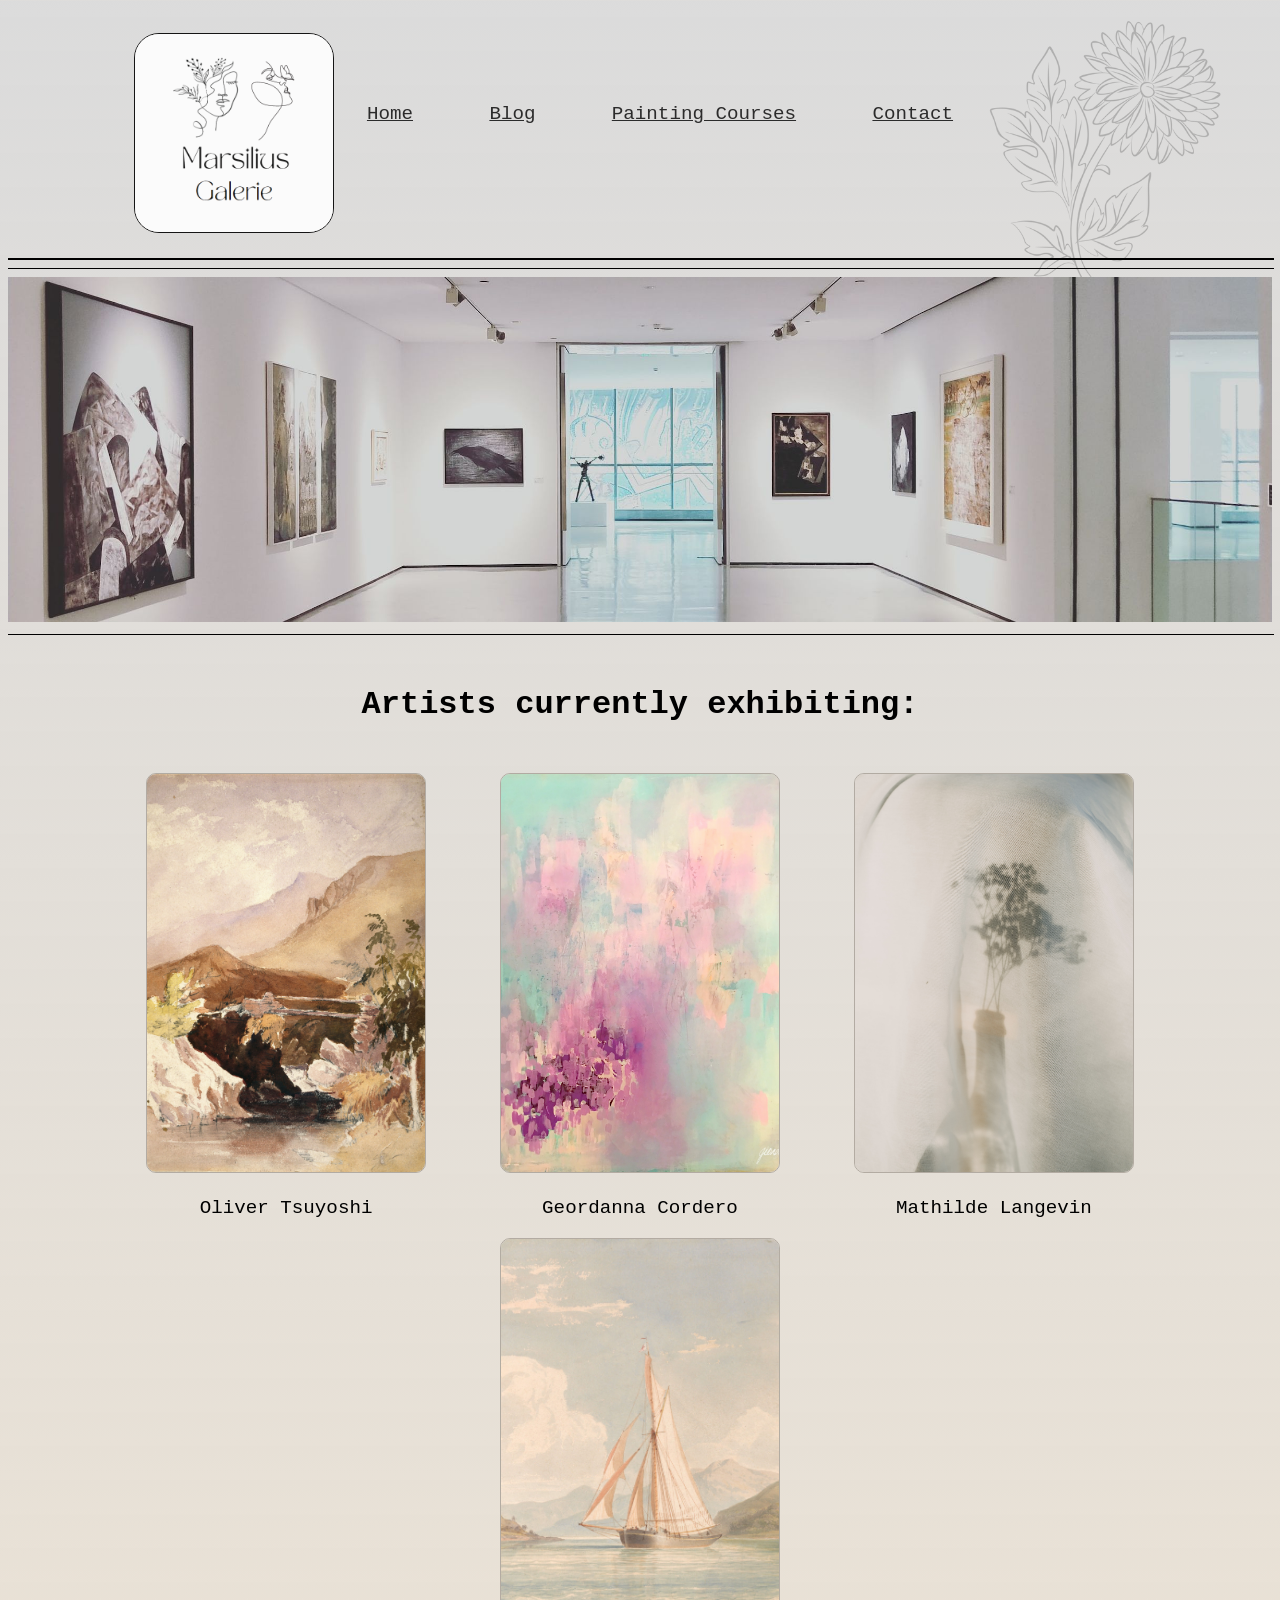
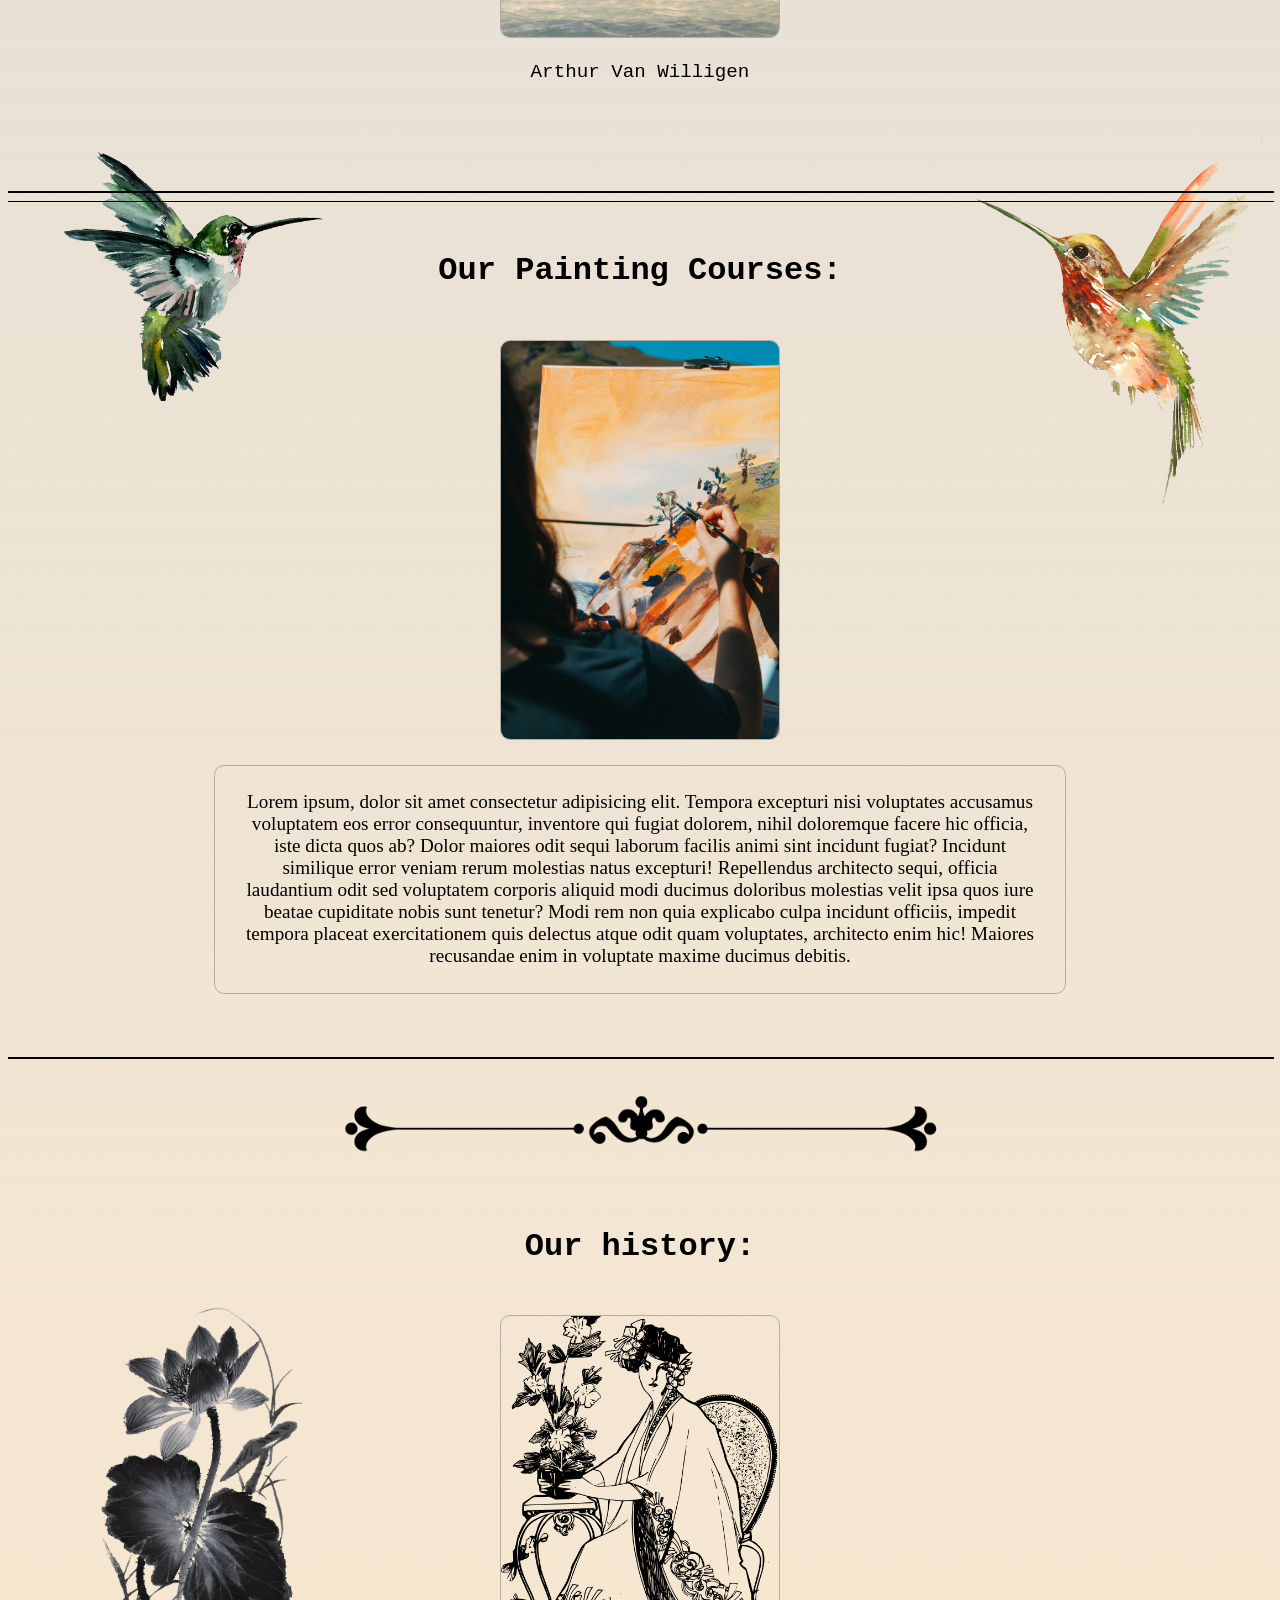
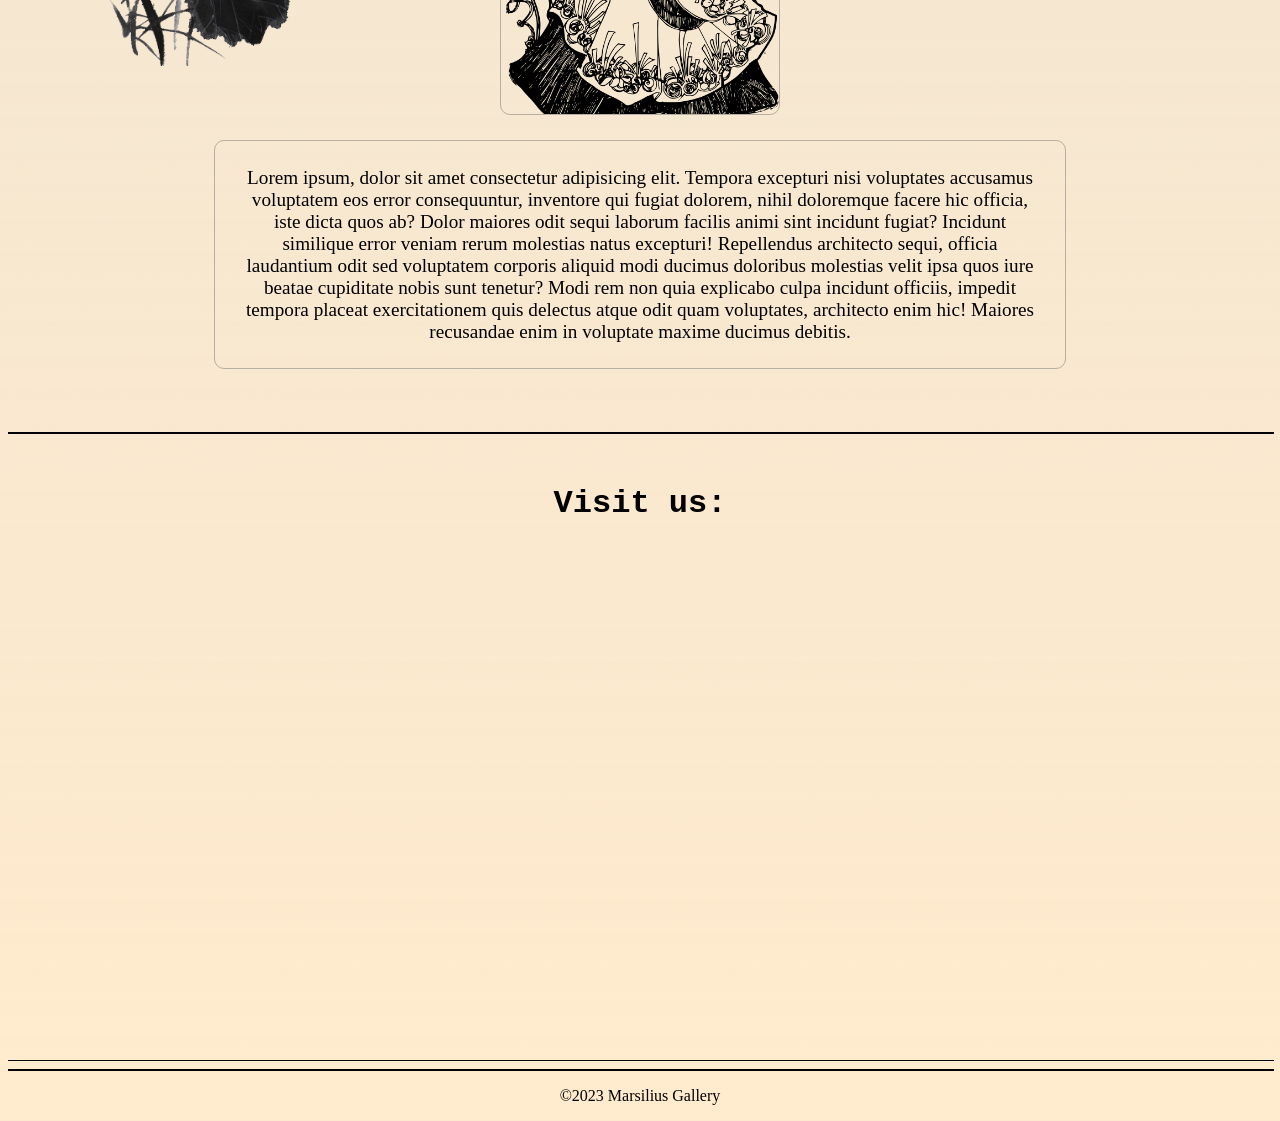
==== commit 9766a78b: "Galerie Bild Grau Design" ====
--- a/index.html
+++ b/index.html
@@ -13,7 +13,7 @@
     <div class="backgroundflowers">
         <span></span>
         <span></span>
-        <img src="img style/kisspng-gold-flowers-Finess.png" alt="">
+        <img src="img background/kisspng-chrysanthemum-Oloyr.png" alt="">
         <img src="img background/kisspng-hummingbird-Pipper69.png" alt="">
         <span></span>
         <img src="img background/kisspng-hummingbird-Boujwal.png" alt="">
@@ -36,30 +36,33 @@
         <main>
             <hr size="2" width="100%" color="black" class="line 2">
             <hr size="1" width="100%" color="black" class="line">
+            <div>
+                <img src="img/dannie-jing-3GZlhROZIQg-unsplash.jpg" alt="Our Atelier" id="Photo">
+            </div>
+            <hr size="1" width="100%" color="black" class="line">
             <div class="exhibition">
-                <img src="img style/kisspng-black-line-Arleithia.png" alt="line" class="beautyline">
                 <h1>Artists currently exhibiting:</h1>
                 <div class="gallery">
                     <div>
                         <img src="img\birmingham-museums-trust-BqaF65lS6E4-unsplash.jpg" alt="art1" class="image">
-                        <p class="artist">Oliver Tsuyoshi</p>
+                        <p class="artist"><a href="#">Oliver Tsuyoshi</a></p>
                     </div>
                     <div>
                         <img src="img\geordanna-cordero-2Qg4y32pdCc-unsplash.jpg" alt="art2" class="image">
-                        <p class="artist">Geordanna Cordero</p>
+                        <p class="artist"><a href="#">Geordanna Cordero</a></p>
                     </div>
                     <div>
                         <img src="img\mathilde-langevin-wgukM-_tkPc-unsplash.jpg" alt="art4" class="image">
-                        <p class="artist">Mathilde Langevin</p>
+                        <p class="artist"><a href="#">Mathilde Langevin</a></p>
                     </div>
                     <div>
                         <img src="img\ycba_835ea38c-0451-4139-8f7e-1930d706841c.jpg" alt="art5" class="image">
-                        <p class="artist">Arthur Van Willigen</p>
+                        <p class="artist"><a href="#">Arthur Van Willigen</a></p>
                     </div>
                 </div>
                 <hr size="2" width="100%" color="black" class="line 2">
+                <hr size="1" width="100%" color="black" class="line">
                 <div class="course">
-                    <img src="img style/kisspng-black-line-Arleithia.png" alt="line" class="beautyline">
                     <h1>Our Painting Courses:</h1>
                     <a href="#"><img src="img\jade-stephens-WhVO1xKiDVw-unsplash.jpg" alt="kurs" class="image"
                             id="Jade" /></a>
@@ -85,8 +88,8 @@
                         debitis.</p>
                     <hr size="2" width="100%" color="black" class="line 2">
                     <img src="img style/kisspng-black-line-Arleithia.png" alt="line" class="beautyline">
+                    <h1>Our history:</h1>
                     <a href="#"><img src="img/kisspng-kimono-Nickkii.png" alt="blog" class="image" id="Jade" /></a>
-                    <h1>Our Blog</h1>
                     <p class="descr">Lorem ipsum, dolor sit amet consectetur adipisicing elit. Tempora excepturi nisi
                         voluptates
                         accusamus
@@ -111,7 +114,6 @@
                 </div>
                 <div class="Adress">
                     <hr size="2" width="100%" color="black" class="line 2">
-                    <img src="img style/kisspng-black-line-Arleithia.png" alt="line" class="beautyline">
                     <h1>Visit us:</h1>
                     <iframe
                         src="https://www.google.com/maps/embed?pb=!1m18!1m12!1m3!1d1257.6112765240402!2d6.916846256138911!3d50.91959999080268!2m3!1f0!2f0!3f0!3m2!1i1024!2i768!4f13.1!3m3!1m2!1s0x47bf24e9101d4beb%3A0xc042e6a6b8563198!2sLechenicher%20Str.%2031-21%2C%2050937%20K%C3%B6ln!5e0!3m2!1sde!2sde!4v1679315552422!5m2!1sde!2sde"
@@ -122,7 +124,7 @@
         <footer>
             <hr size="1" width="100%" color="black" class="line">
             <hr size="2" width="100%" color="black" class="line 2">
-            <p>&copy;2023 My Blog</p>
+            <p>&copy;2023 Marsilius Gallery</p>
         </footer>
     </div>
 </body>
--- a/style.css
+++ b/style.css
@@ -1,11 +1,13 @@
 .backgroundflowers {
     margin-top: 0vw;
+    margin-left: 3%;
+    margin-right: 3%;
     display: grid;
     grid-template-columns: 30vw auto 30vw;
-    grid-template-rows: 150vh 110vh 70vh;
+    grid-template-rows: 190vh 130vh 70vh;
     grid-gap: 6px;
     position: absolute;
-    justify-items: center;
+    justify-items: start;
     width: 100vw;
     z-index: 1;
 }
@@ -21,14 +23,15 @@
 }
 
 body {
-    background-image: linear-gradient(rgba(204, 139, 10, 0.5), blanchedalmond);
+    background-image: linear-gradient(rgba(184, 184, 184, 0.5), blanchedalmond);
 }
 
 header nav {
     display: flex;
     position: absolute;
     width: 100%;
-    justify-content: right;
+    justify-content: center;
+    margin-top: 8vh;
 }
 
 header nav ul {
@@ -37,7 +40,7 @@
     flex-grow: 0.5;
     justify-content: space-around;
     align-items: center;
-    margin-inline-end: 60px;
+    margin-inline: 10vw;
 }
 
 header nav ul li {
@@ -47,7 +50,7 @@
 .beautyline {
     display: flex;
     width: 50vw;
-    margin: 3% auto;
+    margin: 1% auto;
 }
 
 .logo {
@@ -70,7 +73,7 @@
 }
 
 .click:hover {
-    background: #f8a91550;
+    background: #ac98a150;
 }
 
 .click:active {
@@ -98,7 +101,7 @@
     height: 400px;
     object-fit: cover;
     object-position: 30%;
-    border: 1px solid rgba(179, 119, 46, 0.753);
+    border: 1px solid rgba(163, 155, 145, 0.753);
     border-radius: 10px;
 }
 
@@ -111,15 +114,15 @@
 h1 {
     text-align: center;
     font-family: 'Courier New', Courier, monospace;
-    margin-top: 0;
-    margin-bottom: 6%;
+    margin-top: 4%;
+    margin-bottom: 4%;
 }
 
 .descr {
     width: min(90%, 800px);
     font-size: larger;
     text-align: center;
-    border: 1px solid rgba(179, 119, 46, 0.753);
+    border: 1px solid rgba(163, 155, 145, 0.753);
     border-radius: 10px;
     padding: 2%;
     margin-inline: auto;
@@ -144,4 +147,9 @@
 
 footer {
     text-align: center;
+}
+
+#Photo {
+    object-fit: contain;
+    width: 100%;
 }
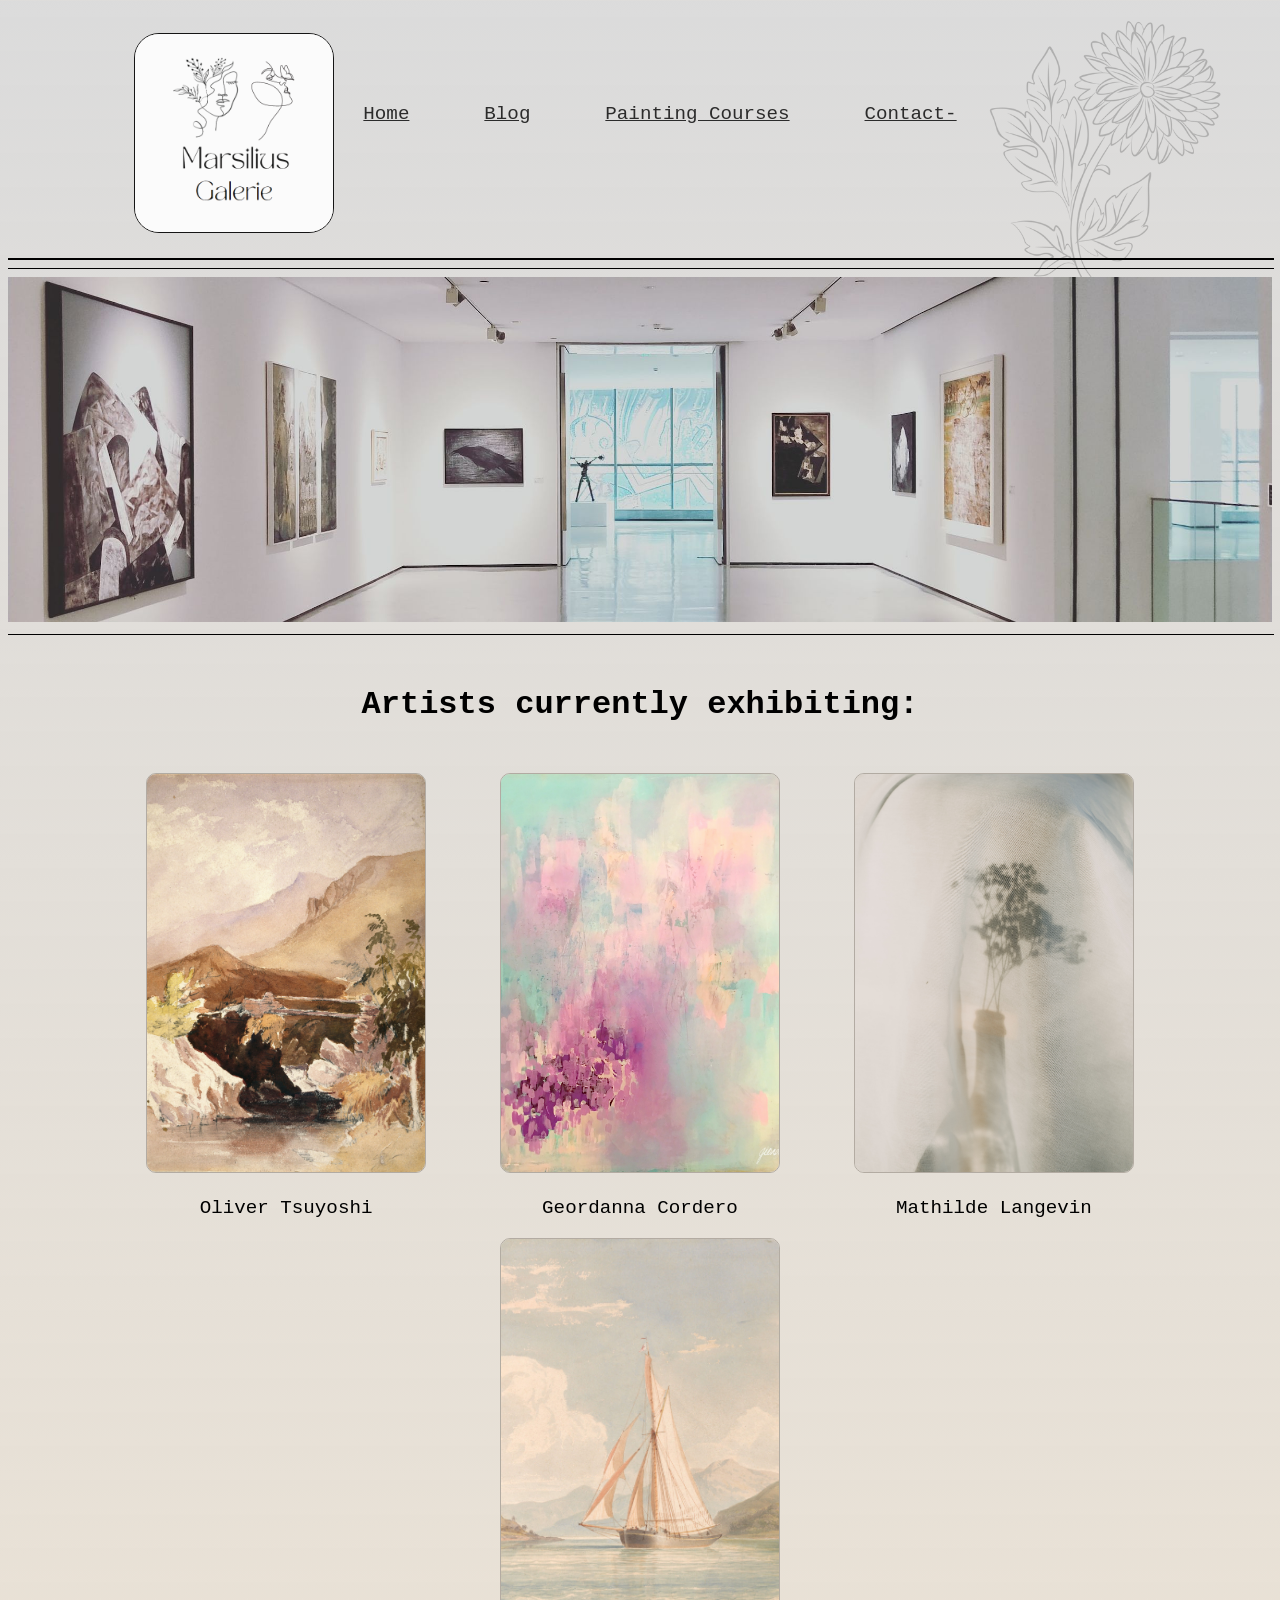
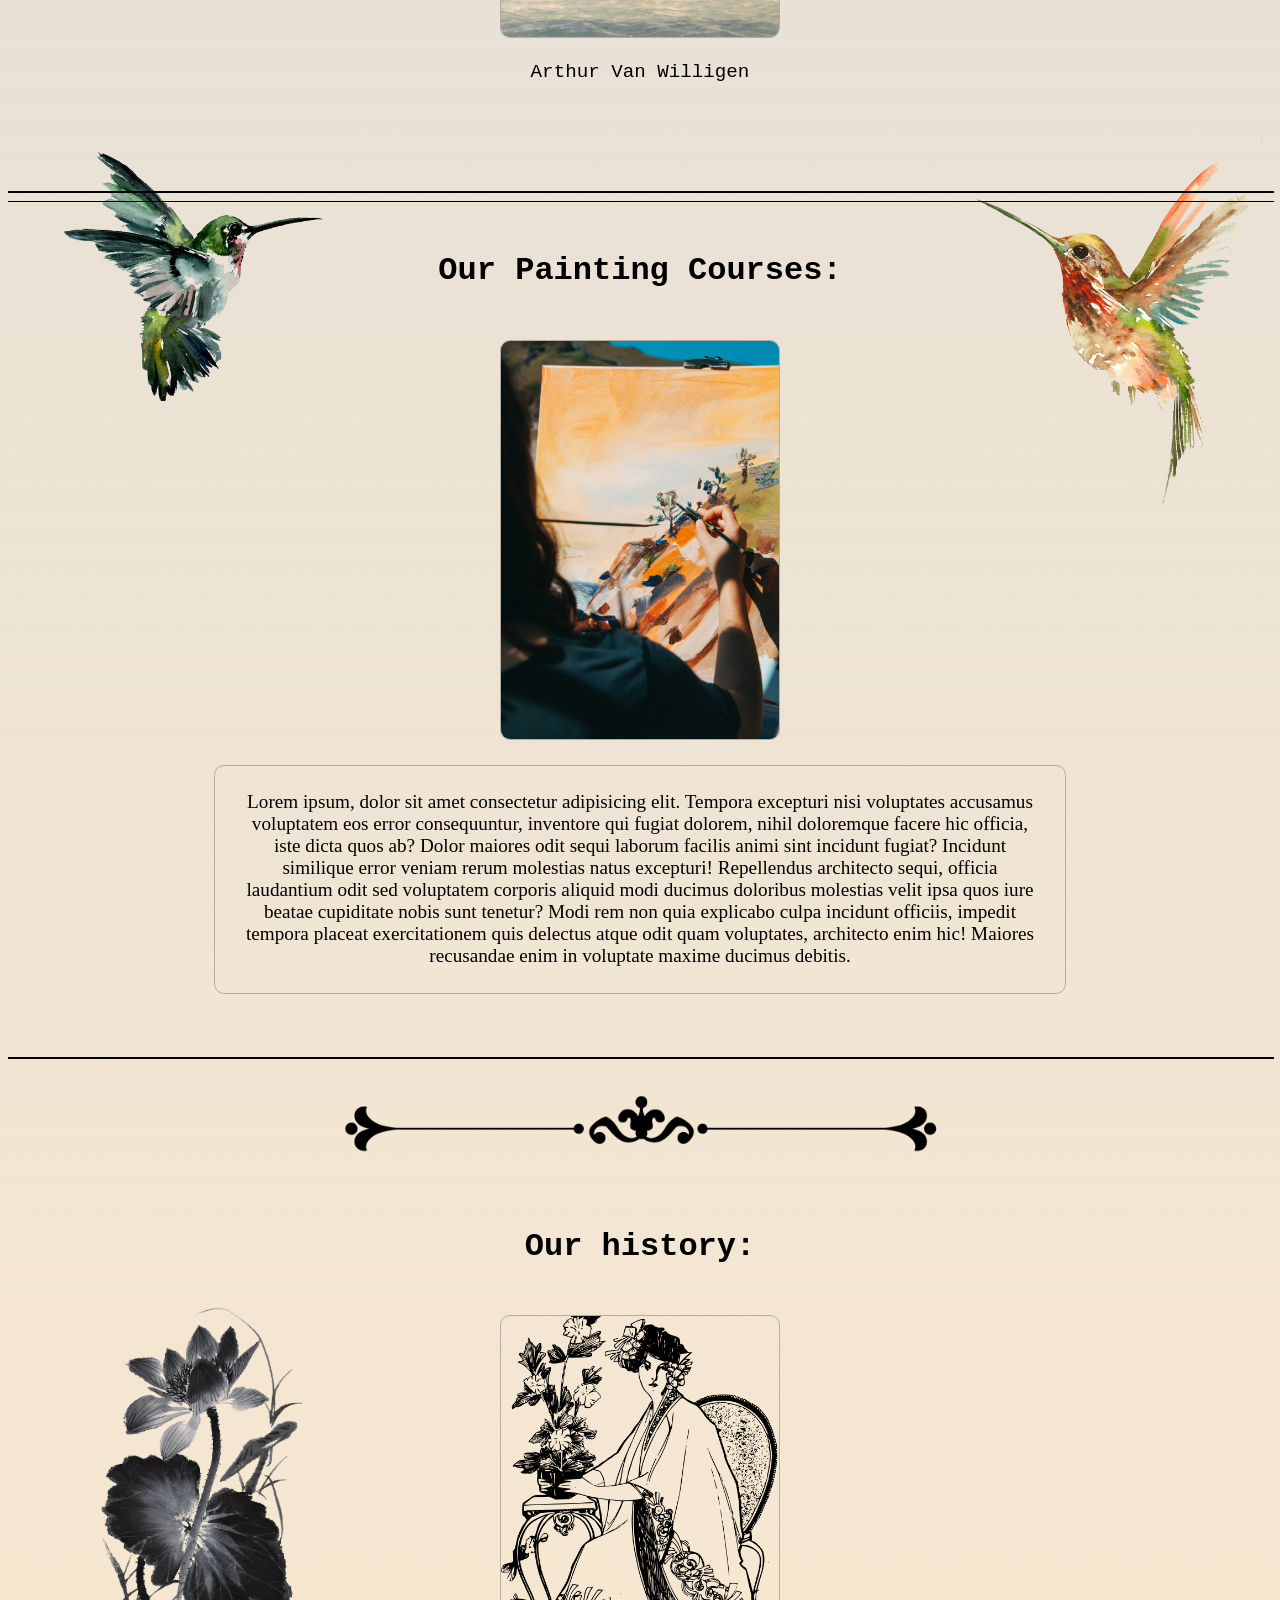
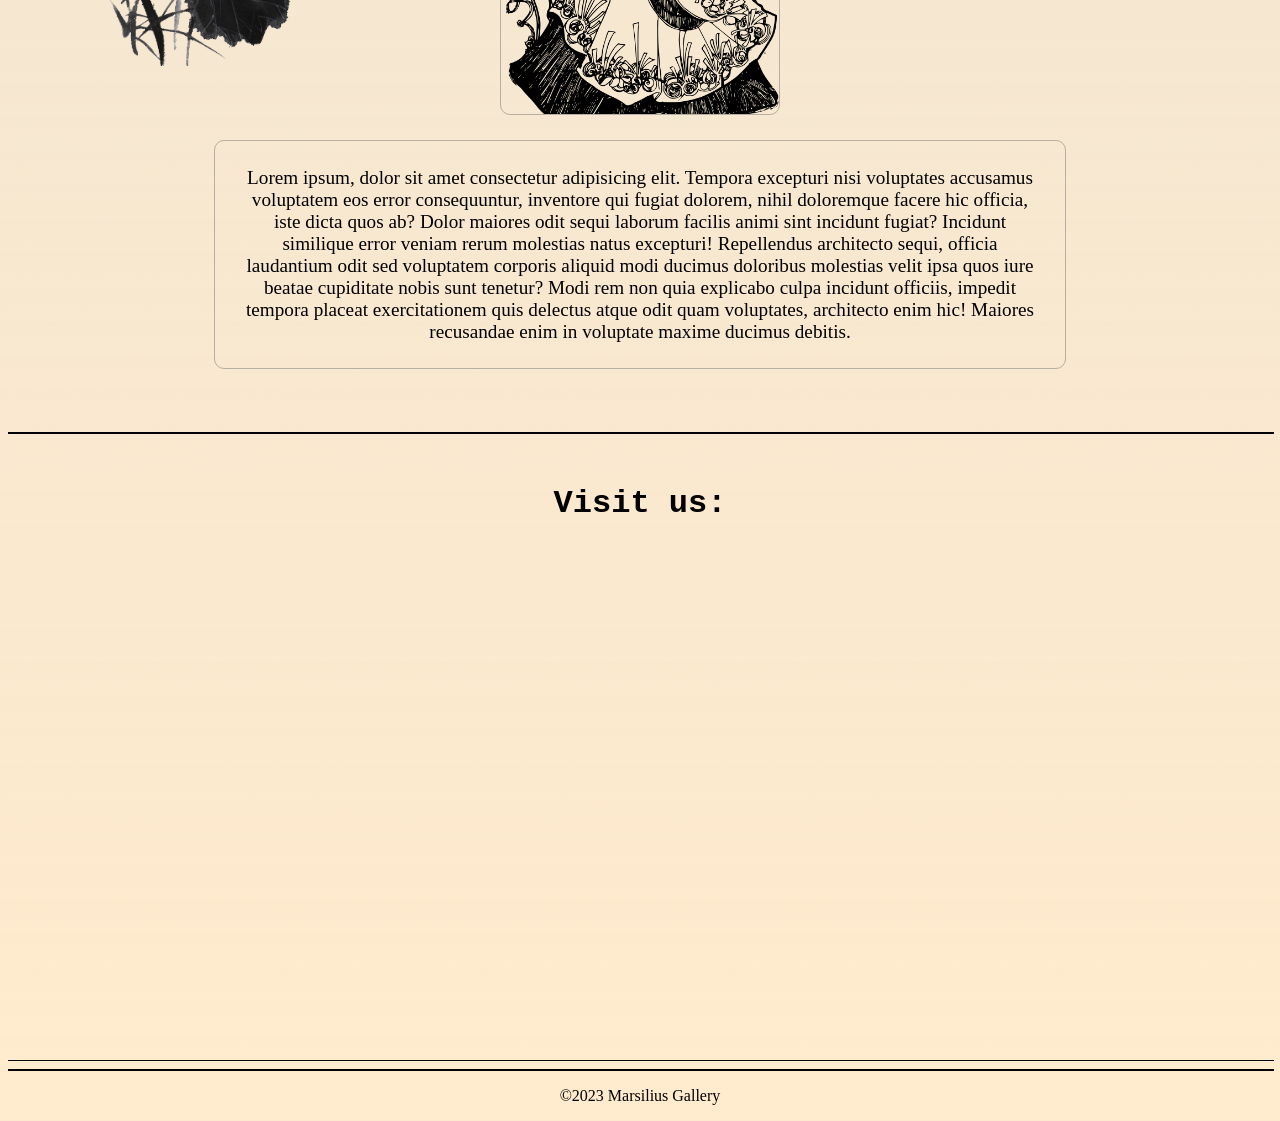
==== commit a6292cda: "changes" ====
--- a/index.html
+++ b/index.html
@@ -28,7 +28,7 @@
                     <li class="click"><a href="#">Home</a></li>
                     <li class="click"><a href="#">Blog</a></li>
                     <li class="click"><a href="#">Painting Courses</a></li>
-                    <li class="click"><a href="#">Contact</a></li>
+                    <li class="click"><a href="#">Contact-</a></li>
                 </ul>
             </nav>
             <img src="img\Marsilius Galerie.png" alt="Logo" class="logo">
